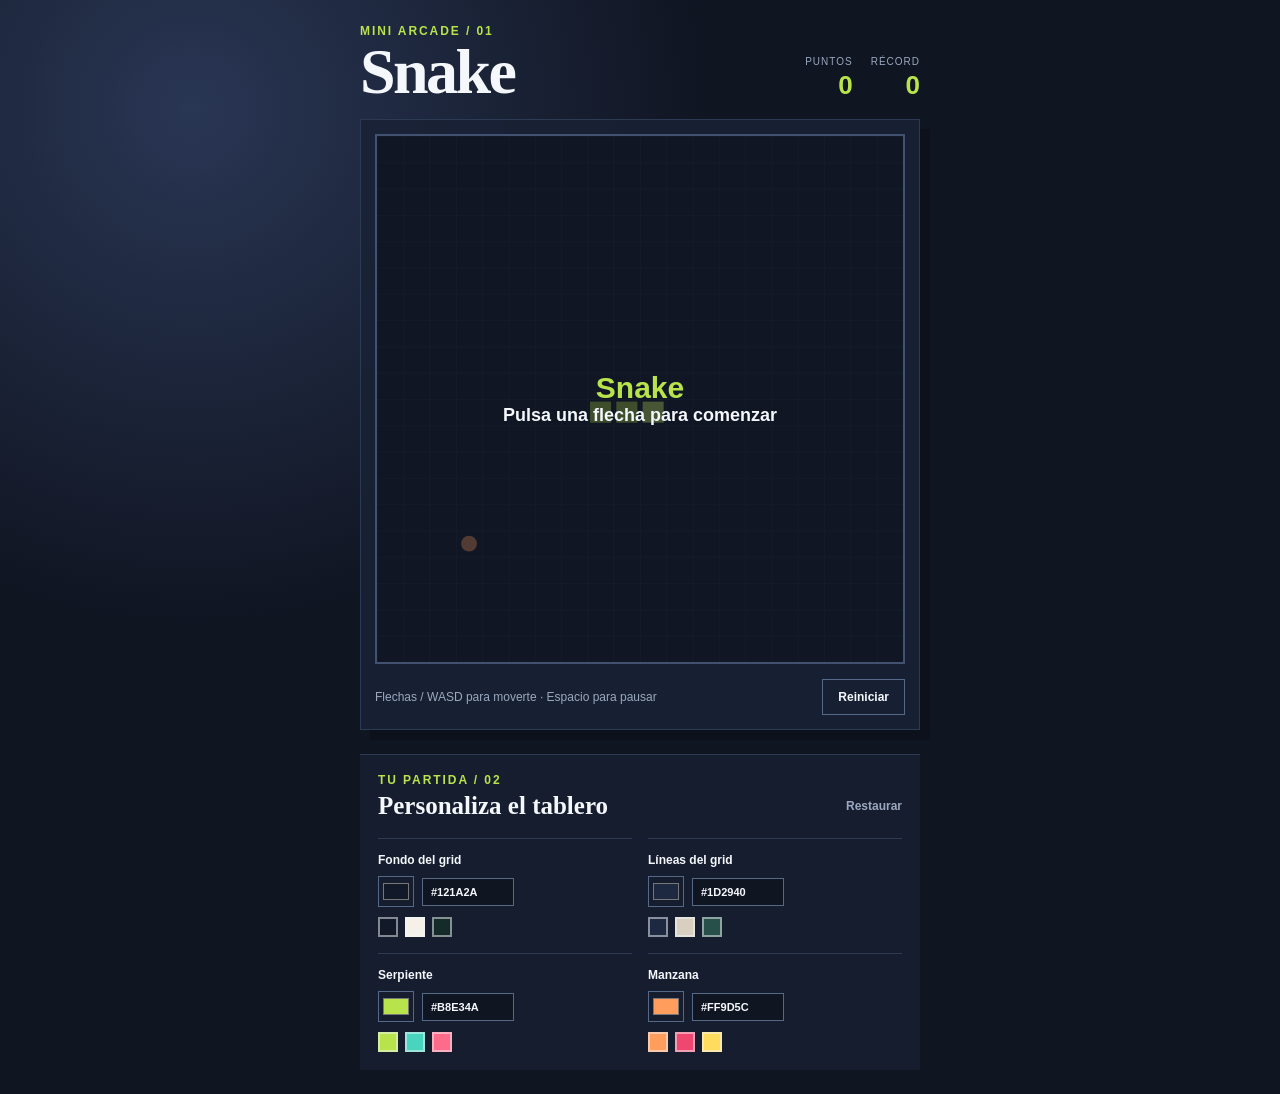
==== index.html @ 6decb362 "Add files via upload" ====
<!doctype html>
<html lang="es">
<head>
<meta charset="UTF-8"><meta name="viewport" content="width=device-width, initial-scale=1"><title>Snake | Mini Arcade</title><link rel="stylesheet" href="style.css">
</head>
<body>
<main><header><div><p class="eyebrow">Mini arcade / 01</p><h1>Snake</h1></div><div class="scores"><div><span>Puntos</span><strong id="puntos">0</strong></div><div><span>Récord</span><strong id="record">0</strong></div></div></header>
<section class="game-shell"><div id="juego"><canvas id="tablero" aria-label="Tablero del juego Snake"></canvas><div id="estado" class="status"><div><strong>Snake</strong><span>Pulsa una flecha para comenzar</span></div></div></div><div class="toolbar"><span class="hint">Flechas / WASD para moverte · Espacio para pausar</span><button id="reiniciar" type="button">Reiniciar</button></div><div class="controls"><button data-direccion="arriba" aria-label="Arriba">â–²</button><button data-direccion="izquierda" aria-label="Izquierda">â—€</button><button data-direccion="abajo" aria-label="Abajo">â–¼</button><button data-direccion="derecha" aria-label="Derecha">â–¶</button></div></section>
<section class="personalizacion"><div class="custom-heading"><div><p class="eyebrow">Tu partida / 02</p><h2>Personaliza el tablero</h2></div><button id="restaurar-colores" class="text-button" type="button">Restaurar</button></div><div class="color-grid">
<div class="color-control" data-color-control="fondo"><label for="color-fondo">Fondo del grid</label><div class="color-inputs"><input id="color-fondo" class="color-picker" type="color" value="#121a2a"><input class="hex-input" type="text" value="#121A2A" maxlength="7"></div><div class="presets"><button type="button" data-preset="#121a2a" style="--swatch:#121a2a"></button><button type="button" data-preset="#f5f0e8" style="--swatch:#f5f0e8"></button><button type="button" data-preset="#152b2a" style="--swatch:#152b2a"></button></div></div>
<div class="color-control" data-color-control="grid"><label for="color-grid">Líneas del grid</label><div class="color-inputs"><input id="color-grid" class="color-picker" type="color" value="#1d2940"><input class="hex-input" type="text" value="#1D2940" maxlength="7"></div><div class="presets"><button type="button" data-preset="#1d2940" style="--swatch:#1d2940"></button><button type="button" data-preset="#d8cfc0" style="--swatch:#d8cfc0"></button><button type="button" data-preset="#28504a" style="--swatch:#28504a"></button></div></div>
<div class="color-control" data-color-control="serpiente"><label for="color-serpiente">Serpiente</label><div class="color-inputs"><input id="color-serpiente" class="color-picker" type="color" value="#b8e34a"><input class="hex-input" type="text" value="#B8E34A" maxlength="7"></div><div class="presets"><button type="button" data-preset="#b8e34a" style="--swatch:#b8e34a"></button><button type="button" data-preset="#49d4c0" style="--swatch:#49d4c0"></button><button type="button" data-preset="#ff6b8a" style="--swatch:#ff6b8a"></button></div></div>
<div class="color-control" data-color-control="manzana"><label for="color-manzana">Manzana</label><div class="color-inputs"><input id="color-manzana" class="color-picker" type="color" value="#ff9d5c"><input class="hex-input" type="text" value="#FF9D5C" maxlength="7"></div><div class="presets"><button type="button" data-preset="#ff9d5c" style="--swatch:#ff9d5c"></button><button type="button" data-preset="#ef476f" style="--swatch:#ef476f"></button><button type="button" data-preset="#ffdc5e" style="--swatch:#ffdc5e"></button></div></div>
</div></section></main>
<script>
const canvas=document.getElementById('tablero'),ctx=canvas.getContext('2d'),estado=document.getElementById('estado'),puntosTexto=document.getElementById('puntos'),recordTexto=document.getElementById('record'),tamano=20;let serpiente,comida,direccion,siguienteDireccion,puntos,intervalo,avanzando,pausado,partidaTerminada;let record=Number(localStorage.getItem('snake-record')||0);const iniciales={fondo:'#121a2a',grid:'#1d2940',serpiente:'#b8e34a',manzana:'#ff9d5c'},colores=JSON.parse(localStorage.getItem('snake-colores')||'null')||{...iniciales};recordTexto.textContent=record;
function ajustarCanvas(){const lado=Math.min(canvas.clientWidth,canvas.clientHeight),escala=devicePixelRatio||1;canvas.width=lado*escala;canvas.height=lado*escala;ctx.setTransform(escala*lado/(tamano*tamano),0,0,escala*lado/(tamano*tamano),0,0);dibujar()}function nuevaComida(){do{comida={x:Math.floor(Math.random()*tamano),y:Math.floor(Math.random()*tamano)}}while(serpiente.some(p=>p.x===comida.x&&p.y===comida.y))}function iniciar(){serpiente=[{x:10,y:10},{x:9,y:10},{x:8,y:10}];direccion={x:1,y:0};siguienteDireccion=direccion;puntos=0;avanzando=false;pausado=false;partidaTerminada=false;puntosTexto.textContent=0;nuevaComida();estado.hidden=false;estado.innerHTML='<div><strong>Snake</strong><span>Pulsa una flecha para comenzar</span></div>';clearInterval(intervalo);dibujar()}function comenzar(){if(!avanzando){avanzando=true;estado.hidden=true;intervalo=setInterval(actualizar,125)}}function cambiarDireccion(nombre){const ds={arriba:{x:0,y:-1},abajo:{x:0,y:1},izquierda:{x:-1,y:0},derecha:{x:1,y:0}},nueva=ds[nombre];if(!nueva)return;if(partidaTerminada)iniciar();if(nueva.x===-direccion.x&&nueva.y===-direccion.y)return;siguienteDireccion=nueva;comenzar()}function actualizar(){if(pausado)return;direccion=siguienteDireccion;const cabeza={x:serpiente[0].x+direccion.x,y:serpiente[0].y+direccion.y},choca=cabeza.x<0||cabeza.x>=tamano||cabeza.y<0||cabeza.y>=tamano||serpiente.some(p=>p.x===cabeza.x&&p.y===cabeza.y);if(choca)return terminar();serpiente.unshift(cabeza);if(cabeza.x===comida.x&&cabeza.y===comida.y){puntos++;puntosTexto.textContent=puntos;if(puntos>record){record=puntos;recordTexto.textContent=record;localStorage.setItem('snake-record',record)}nuevaComida()}else serpiente.pop();dibujar()}function terminar(){clearInterval(intervalo);avanzando=false;partidaTerminada=true;estado.hidden=false;estado.innerHTML='<div><strong>Fin de la partida</strong><span>Has conseguido '+puntos+' puntos · pulsa una flecha para volver a jugar</span></div>'}function dibujar(){if(!canvas.width||!comida||!serpiente)return;ctx.clearRect(0,0,tamano*tamano,tamano*tamano);ctx.fillStyle=colores.manzana;ctx.beginPath();ctx.arc(comida.x*tamano+10,comida.y*tamano+10,6,0,Math.PI*2);ctx.fill();serpiente.forEach((p,i)=>{ctx.fillStyle=i===0?aclarar(colores.serpiente):colores.serpiente;ctx.fillRect(p.x*tamano+2,p.y*tamano+2,16,16)})}function aclarar(hex){const rgb=hex.slice(1).match(/.{2}/g).map(v=>parseInt(v,16));return'rgb('+rgb.map(v=>Math.min(255,v+35)).join(',')+')'}function actualizarColor(control,color){colores[control.dataset.colorControl]=color;document.documentElement.style.setProperty('--board-bg',colores.fondo);document.documentElement.style.setProperty('--grid-color',colores.grid);localStorage.setItem('snake-colores',JSON.stringify(colores));dibujar()}function configurarColor(control){const picker=control.querySelector('.color-picker'),hex=control.querySelector('.hex-input'),aplicar=color=>{picker.value=color;hex.value=color.toUpperCase();actualizarColor(control,color)};picker.addEventListener('input',()=>aplicar(picker.value));hex.addEventListener('change',()=>/^#[0-9a-f]{6}$/i.test(hex.value.trim())?aplicar(hex.value.toLowerCase()):hex.value=picker.value.toUpperCase());control.querySelectorAll('[data-preset]').forEach(b=>b.addEventListener('click',()=>aplicar(b.dataset.preset)));aplicar(colores[control.dataset.colorControl])}document.querySelectorAll('[data-color-control]').forEach(configurarColor);document.getElementById('restaurar-colores').addEventListener('click',()=>{localStorage.setItem('snake-colores',JSON.stringify(iniciales));location.reload()});document.addEventListener('keydown',e=>{const t={ArrowUp:'arriba',w:'arriba',ArrowDown:'abajo',s:'abajo',ArrowLeft:'izquierda',a:'izquierda',ArrowRight:'derecha',d:'derecha'};if(t[e.key]){e.preventDefault();cambiarDireccion(t[e.key])}if(e.code==='Space'&&avanzando){pausado=!pausado;estado.hidden=!pausado;estado.innerHTML='<div><strong>Pausa</strong><span>Pulsa espacio para continuar</span></div>'}});document.querySelectorAll('[data-direccion]').forEach(b=>b.addEventListener('click',()=>cambiarDireccion(b.dataset.direccion)));document.getElementById('reiniciar').addEventListener('click',iniciar);addEventListener('resize',ajustarCanvas);iniciar();ajustarCanvas();
</script></body></html>
---- style.css ----
:root{--night:#101522;--panel:#192235;--line:#2d3a54;--text:#f4f7fb;--muted:#9ba8bf;--lime:#b8e34a;--orange:#ff9d5c;--board-bg:#121a2a;--grid-color:#1d2940}*{box-sizing:border-box}body{min-height:100vh;margin:0;display:grid;place-items:center;padding:24px;color:var(--text);background:radial-gradient(circle at 15% 10%,#293654 0,transparent 35%),var(--night);font-family:Georgia,'Times New Roman',serif}main{width:min(100%,560px)}header{display:flex;align-items:end;justify-content:space-between;gap:20px;margin-bottom:18px}.eyebrow{margin:0 0 5px;color:var(--lime);font:700 12px/1.2 Arial,sans-serif;letter-spacing:.16em;text-transform:uppercase}h1{margin:0;font-size:clamp(38px,9vw,64px);line-height:.9;letter-spacing:-.04em}.scores{display:flex;gap:18px;text-align:right;font-family:Arial,sans-serif}.scores span{display:block;color:var(--muted);font-size:10px;letter-spacing:.1em;text-transform:uppercase}.scores strong{display:block;margin-top:3px;color:var(--lime);font-size:26px}.game-shell{padding:14px;border:1px solid var(--line);background:rgba(25,34,53,.88);box-shadow:10px 10px 0 rgba(0,0,0,.18)}#juego{position:relative;width:100%;aspect-ratio:1;overflow:hidden;border:2px solid #42516f;background:var(--board-bg);background-image:linear-gradient(var(--grid-color) 1px,transparent 1px),linear-gradient(90deg,var(--grid-color) 1px,transparent 1px);background-size:5% 5%}canvas{display:block;width:100%;height:100%}.status{position:absolute;inset:0;display:grid;place-items:center;padding:20px;text-align:center;background:rgba(16,21,34,.72);font:700 18px Arial,sans-serif}.status[hidden]{display:none}.status strong{display:block;color:var(--lime);font-size:30px}.toolbar{display:flex;justify-content:space-between;align-items:center;gap:12px;margin-top:15px;font-family:Arial,sans-serif}.hint{color:var(--muted);font-size:12px}button{border:1px solid #566887;padding:10px 15px;color:var(--text);background:transparent;font:700 12px Arial,sans-serif;cursor:pointer}button:hover,button:focus-visible{border-color:var(--lime);color:var(--lime);outline:none}.controls{display:grid;grid-template-columns:repeat(3,48px);justify-content:center;gap:7px;margin:18px auto 0}.controls button{width:48px;height:42px;padding:0;font-size:18px}.controls button:first-child{grid-column:2}.controls button:nth-child(2){grid-column:1;grid-row:2}.controls button:nth-child(3){grid-column:2;grid-row:2}.controls button:nth-child(4){grid-column:3;grid-row:2}.personalizacion{margin-top:24px;padding:18px;border-top:1px solid var(--line);background:rgba(25,34,53,.7)}.custom-heading{display:flex;align-items:end;justify-content:space-between;gap:16px;margin-bottom:18px}h2{margin:0;font-size:25px}.text-button{padding:7px 0;border:0;color:var(--muted)}.color-grid{display:grid;grid-template-columns:repeat(2,minmax(0,1fr));gap:16px}.color-control{min-width:0;padding-top:14px;border-top:1px solid var(--line);font-family:Arial,sans-serif}.color-control label{display:block;margin-bottom:9px;font-size:12px;font-weight:700}.color-inputs{display:flex;gap:8px;align-items:center}.color-picker{width:36px;height:31px;padding:2px;border:1px solid #566887;background:transparent;cursor:pointer}.hex-input{min-width:0;width:92px;padding:7px 8px;border:1px solid #566887;color:var(--text);background:#101522;font:700 11px Arial,sans-serif}.presets{display:flex;gap:7px;margin-top:10px}.presets button{width:20px;height:20px;padding:0;border:2px solid rgba(244,247,251,.5);background:var(--swatch)}@media(min-width:600px){.controls{display:none}}@media(max-width:470px){body{padding:14px}.color-grid{grid-template-columns:1fr}.personalizacion{padding:14px}.hint{font-size:10px}}
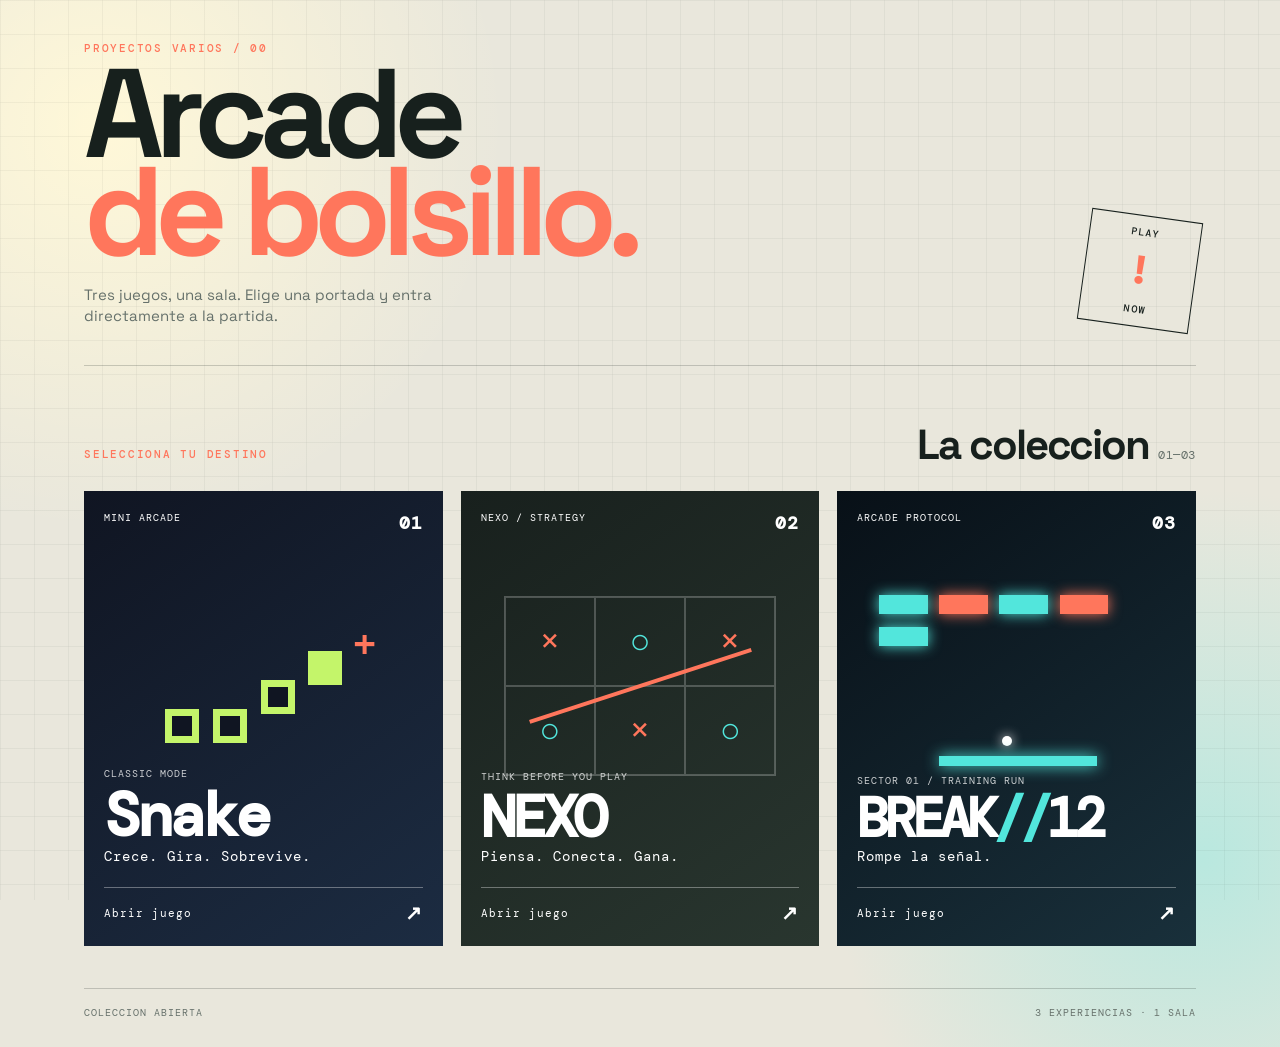
==== commit a543b16f: "Add files via upload" ====
--- a/index.html
+++ b/index.html
@@ -1,18 +1,48 @@
 <!doctype html>
 <html lang="es">
 <head>
-<meta charset="UTF-8"><meta name="viewport" content="width=device-width, initial-scale=1"><title>Snake | Mini Arcade</title><link rel="stylesheet" href="style.css">
+<meta charset="UTF-8">
+<meta name="viewport" content="width=device-width, initial-scale=1">
+<meta name="description" content="Coleccion de minijuegos de proyectos varios">
+<title>Arcade de bolsillo</title>
+<link rel="stylesheet" href="style.css">
 </head>
 <body>
-<main><header><div><p class="eyebrow">Mini arcade / 01</p><h1>Snake</h1></div><div class="scores"><div><span>Puntos</span><strong id="puntos">0</strong></div><div><span>Récord</span><strong id="record">0</strong></div></div></header>
-<section class="game-shell"><div id="juego"><canvas id="tablero" aria-label="Tablero del juego Snake"></canvas><div id="estado" class="status"><div><strong>Snake</strong><span>Pulsa una flecha para comenzar</span></div></div></div><div class="toolbar"><span class="hint">Flechas / WASD para moverte · Espacio para pausar</span><button id="reiniciar" type="button">Reiniciar</button></div><div class="controls"><button data-direccion="arriba" aria-label="Arriba">â–²</button><button data-direccion="izquierda" aria-label="Izquierda">â—€</button><button data-direccion="abajo" aria-label="Abajo">â–¼</button><button data-direccion="derecha" aria-label="Derecha">â–¶</button></div></section>
-<section class="personalizacion"><div class="custom-heading"><div><p class="eyebrow">Tu partida / 02</p><h2>Personaliza el tablero</h2></div><button id="restaurar-colores" class="text-button" type="button">Restaurar</button></div><div class="color-grid">
-<div class="color-control" data-color-control="fondo"><label for="color-fondo">Fondo del grid</label><div class="color-inputs"><input id="color-fondo" class="color-picker" type="color" value="#121a2a"><input class="hex-input" type="text" value="#121A2A" maxlength="7"></div><div class="presets"><button type="button" data-preset="#121a2a" style="--swatch:#121a2a"></button><button type="button" data-preset="#f5f0e8" style="--swatch:#f5f0e8"></button><button type="button" data-preset="#152b2a" style="--swatch:#152b2a"></button></div></div>
-<div class="color-control" data-color-control="grid"><label for="color-grid">Líneas del grid</label><div class="color-inputs"><input id="color-grid" class="color-picker" type="color" value="#1d2940"><input class="hex-input" type="text" value="#1D2940" maxlength="7"></div><div class="presets"><button type="button" data-preset="#1d2940" style="--swatch:#1d2940"></button><button type="button" data-preset="#d8cfc0" style="--swatch:#d8cfc0"></button><button type="button" data-preset="#28504a" style="--swatch:#28504a"></button></div></div>
-<div class="color-control" data-color-control="serpiente"><label for="color-serpiente">Serpiente</label><div class="color-inputs"><input id="color-serpiente" class="color-picker" type="color" value="#b8e34a"><input class="hex-input" type="text" value="#B8E34A" maxlength="7"></div><div class="presets"><button type="button" data-preset="#b8e34a" style="--swatch:#b8e34a"></button><button type="button" data-preset="#49d4c0" style="--swatch:#49d4c0"></button><button type="button" data-preset="#ff6b8a" style="--swatch:#ff6b8a"></button></div></div>
-<div class="color-control" data-color-control="manzana"><label for="color-manzana">Manzana</label><div class="color-inputs"><input id="color-manzana" class="color-picker" type="color" value="#ff9d5c"><input class="hex-input" type="text" value="#FF9D5C" maxlength="7"></div><div class="presets"><button type="button" data-preset="#ff9d5c" style="--swatch:#ff9d5c"></button><button type="button" data-preset="#ef476f" style="--swatch:#ef476f"></button><button type="button" data-preset="#ffdc5e" style="--swatch:#ffdc5e"></button></div></div>
-</div></section></main>
-<script>
-const canvas=document.getElementById('tablero'),ctx=canvas.getContext('2d'),estado=document.getElementById('estado'),puntosTexto=document.getElementById('puntos'),recordTexto=document.getElementById('record'),tamano=20;let serpiente,comida,direccion,siguienteDireccion,puntos,intervalo,avanzando,pausado,partidaTerminada;let record=Number(localStorage.getItem('snake-record')||0);const iniciales={fondo:'#121a2a',grid:'#1d2940',serpiente:'#b8e34a',manzana:'#ff9d5c'},colores=JSON.parse(localStorage.getItem('snake-colores')||'null')||{...iniciales};recordTexto.textContent=record;
-function ajustarCanvas(){const lado=Math.min(canvas.clientWidth,canvas.clientHeight),escala=devicePixelRatio||1;canvas.width=lado*escala;canvas.height=lado*escala;ctx.setTransform(escala*lado/(tamano*tamano),0,0,escala*lado/(tamano*tamano),0,0);dibujar()}function nuevaComida(){do{comida={x:Math.floor(Math.random()*tamano),y:Math.floor(Math.random()*tamano)}}while(serpiente.some(p=>p.x===comida.x&&p.y===comida.y))}function iniciar(){serpiente=[{x:10,y:10},{x:9,y:10},{x:8,y:10}];direccion={x:1,y:0};siguienteDireccion=direccion;puntos=0;avanzando=false;pausado=false;partidaTerminada=false;puntosTexto.textContent=0;nuevaComida();estado.hidden=false;estado.innerHTML='<div><strong>Snake</strong><span>Pulsa una flecha para comenzar</span></div>';clearInterval(intervalo);dibujar()}function comenzar(){if(!avanzando){avanzando=true;estado.hidden=true;intervalo=setInterval(actualizar,125)}}function cambiarDireccion(nombre){const ds={arriba:{x:0,y:-1},abajo:{x:0,y:1},izquierda:{x:-1,y:0},derecha:{x:1,y:0}},nueva=ds[nombre];if(!nueva)return;if(partidaTerminada)iniciar();if(nueva.x===-direccion.x&&nueva.y===-direccion.y)return;siguienteDireccion=nueva;comenzar()}function actualizar(){if(pausado)return;direccion=siguienteDireccion;const cabeza={x:serpiente[0].x+direccion.x,y:serpiente[0].y+direccion.y},choca=cabeza.x<0||cabeza.x>=tamano||cabeza.y<0||cabeza.y>=tamano||serpiente.some(p=>p.x===cabeza.x&&p.y===cabeza.y);if(choca)return terminar();serpiente.unshift(cabeza);if(cabeza.x===comida.x&&cabeza.y===comida.y){puntos++;puntosTexto.textContent=puntos;if(puntos>record){record=puntos;recordTexto.textContent=record;localStorage.setItem('snake-record',record)}nuevaComida()}else serpiente.pop();dibujar()}function terminar(){clearInterval(intervalo);avanzando=false;partidaTerminada=true;estado.hidden=false;estado.innerHTML='<div><strong>Fin de la partida</strong><span>Has conseguido '+puntos+' puntos · pulsa una flecha para volver a jugar</span></div>'}function dibujar(){if(!canvas.width||!comida||!serpiente)return;ctx.clearRect(0,0,tamano*tamano,tamano*tamano);ctx.fillStyle=colores.manzana;ctx.beginPath();ctx.arc(comida.x*tamano+10,comida.y*tamano+10,6,0,Math.PI*2);ctx.fill();serpiente.forEach((p,i)=>{ctx.fillStyle=i===0?aclarar(colores.serpiente):colores.serpiente;ctx.fillRect(p.x*tamano+2,p.y*tamano+2,16,16)})}function aclarar(hex){const rgb=hex.slice(1).match(/.{2}/g).map(v=>parseInt(v,16));return'rgb('+rgb.map(v=>Math.min(255,v+35)).join(',')+')'}function actualizarColor(control,color){colores[control.dataset.colorControl]=color;document.documentElement.style.setProperty('--board-bg',colores.fondo);document.documentElement.style.setProperty('--grid-color',colores.grid);localStorage.setItem('snake-colores',JSON.stringify(colores));dibujar()}function configurarColor(control){const picker=control.querySelector('.color-picker'),hex=control.querySelector('.hex-input'),aplicar=color=>{picker.value=color;hex.value=color.toUpperCase();actualizarColor(control,color)};picker.addEventListener('input',()=>aplicar(picker.value));hex.addEventListener('change',()=>/^#[0-9a-f]{6}$/i.test(hex.value.trim())?aplicar(hex.value.toLowerCase()):hex.value=picker.value.toUpperCase());control.querySelectorAll('[data-preset]').forEach(b=>b.addEventListener('click',()=>aplicar(b.dataset.preset)));aplicar(colores[control.dataset.colorControl])}document.querySelectorAll('[data-color-control]').forEach(configurarColor);document.getElementById('restaurar-colores').addEventListener('click',()=>{localStorage.setItem('snake-colores',JSON.stringify(iniciales));location.reload()});document.addEventListener('keydown',e=>{const t={ArrowUp:'arriba',w:'arriba',ArrowDown:'abajo',s:'abajo',ArrowLeft:'izquierda',a:'izquierda',ArrowRight:'derecha',d:'derecha'};if(t[e.key]){e.preventDefault();cambiarDireccion(t[e.key])}if(e.code==='Space'&&avanzando){pausado=!pausado;estado.hidden=!pausado;estado.innerHTML='<div><strong>Pausa</strong><span>Pulsa espacio para continuar</span></div>'}});document.querySelectorAll('[data-direccion]').forEach(b=>b.addEventListener('click',()=>cambiarDireccion(b.dataset.direccion)));document.getElementById('reiniciar').addEventListener('click',iniciar);addEventListener('resize',ajustarCanvas);iniciar();ajustarCanvas();
-</script></body></html>
+<main class="arcade">
+  <header class="hero">
+    <div class="hero-copy">
+      <p class="eyebrow">Proyectos varios / 00</p>
+      <h1>Arcade<br><em>de bolsillo.</em></h1>
+      <p class="intro">Tres juegos, una sala. Elige una portada y entra directamente a la partida.</p>
+    </div>
+    <div class="hero-mark" aria-hidden="true"><span>PLAY</span><b>!</b><span>NOW</span></div>
+  </header>
+
+  <section class="collection" aria-labelledby="collection-title">
+    <div class="section-heading">
+      <p class="eyebrow">Selecciona tu destino</p>
+      <h2 id="collection-title">La coleccion <span>01—03</span></h2>
+    </div>
+    <div class="covers">
+      <a class="cover cover-snake" href="1/" aria-label="Abrir Snake">
+        <div class="cover-top"><span>MINI ARCADE</span><b>01</b></div>
+        <div class="snake-art" aria-hidden="true"><i></i><i></i><i></i><i></i><strong>+</strong></div>
+        <div class="cover-bottom"><span class="cover-label">CLASSIC MODE</span><h3>Snake</h3><p>Crece. Gira. Sobrevive.</p><span class="launch">Abrir juego <b>↗</b></span></div>
+      </a>
+      <a class="cover cover-nexo" href="2/" aria-label="Abrir Nexo, tres en raya">
+        <div class="cover-top"><span>NEXO / STRATEGY</span><b>02</b></div>
+        <div class="nexo-art" aria-hidden="true"><span>×</span><span>○</span><span>×</span><span>○</span><span>×</span><span>○</span><i></i></div>
+        <div class="cover-bottom"><span class="cover-label">THINK BEFORE YOU PLAY</span><h3>NEXO</h3><p>Piensa. Conecta. Gana.</p><span class="launch">Abrir juego <b>↗</b></span></div>
+      </a>
+      <a class="cover cover-break" href="3/" aria-label="Abrir BREAK//12, Breakout">
+        <div class="cover-top"><span>ARCADE PROTOCOL</span><b>03</b></div>
+        <div class="break-art" aria-hidden="true"><span></span><span></span><span></span><span></span><span></span><i></i><b></b></div>
+        <div class="cover-bottom"><span class="cover-label">SECTOR 01 / TRAINING RUN</span><h3>BREAK<span>//</span>12</h3><p>Rompe la señal.</p><span class="launch">Abrir juego <b>↗</b></span></div>
+      </a>
+    </div>
+  </section>
+
+  <footer><span>COLECCION ABIERTA</span><span>3 EXPERIENCIAS · 1 SALA</span></footer>
+</main>
+</body>
+</html>
--- a/style.css
+++ b/style.css
@@ -1 +1,10 @@
-:root{--night:#101522;--panel:#192235;--line:#2d3a54;--text:#f4f7fb;--muted:#9ba8bf;--lime:#b8e34a;--orange:#ff9d5c;--board-bg:#121a2a;--grid-color:#1d2940}*{box-sizing:border-box}body{min-height:100vh;margin:0;display:grid;place-items:center;padding:24px;color:var(--text);background:radial-gradient(circle at 15% 10%,#293654 0,transparent 35%),var(--night);font-family:Georgia,'Times New Roman',serif}main{width:min(100%,560px)}header{display:flex;align-items:end;justify-content:space-between;gap:20px;margin-bottom:18px}.eyebrow{margin:0 0 5px;color:var(--lime);font:700 12px/1.2 Arial,sans-serif;letter-spacing:.16em;text-transform:uppercase}h1{margin:0;font-size:clamp(38px,9vw,64px);line-height:.9;letter-spacing:-.04em}.scores{display:flex;gap:18px;text-align:right;font-family:Arial,sans-serif}.scores span{display:block;color:var(--muted);font-size:10px;letter-spacing:.1em;text-transform:uppercase}.scores strong{display:block;margin-top:3px;color:var(--lime);font-size:26px}.game-shell{padding:14px;border:1px solid var(--line);background:rgba(25,34,53,.88);box-shadow:10px 10px 0 rgba(0,0,0,.18)}#juego{position:relative;width:100%;aspect-ratio:1;overflow:hidden;border:2px solid #42516f;background:var(--board-bg);background-image:linear-gradient(var(--grid-color) 1px,transparent 1px),linear-gradient(90deg,var(--grid-color) 1px,transparent 1px);background-size:5% 5%}canvas{display:block;width:100%;height:100%}.status{position:absolute;inset:0;display:grid;place-items:center;padding:20px;text-align:center;background:rgba(16,21,34,.72);font:700 18px Arial,sans-serif}.status[hidden]{display:none}.status strong{display:block;color:var(--lime);font-size:30px}.toolbar{display:flex;justify-content:space-between;align-items:center;gap:12px;margin-top:15px;font-family:Arial,sans-serif}.hint{color:var(--muted);font-size:12px}button{border:1px solid #566887;padding:10px 15px;color:var(--text);background:transparent;font:700 12px Arial,sans-serif;cursor:pointer}button:hover,button:focus-visible{border-color:var(--lime);color:var(--lime);outline:none}.controls{display:grid;grid-template-columns:repeat(3,48px);justify-content:center;gap:7px;margin:18px auto 0}.controls button{width:48px;height:42px;padding:0;font-size:18px}.controls button:first-child{grid-column:2}.controls button:nth-child(2){grid-column:1;grid-row:2}.controls button:nth-child(3){grid-column:2;grid-row:2}.controls button:nth-child(4){grid-column:3;grid-row:2}.personalizacion{margin-top:24px;padding:18px;border-top:1px solid var(--line);background:rgba(25,34,53,.7)}.custom-heading{display:flex;align-items:end;justify-content:space-between;gap:16px;margin-bottom:18px}h2{margin:0;font-size:25px}.text-button{padding:7px 0;border:0;color:var(--muted)}.color-grid{display:grid;grid-template-columns:repeat(2,minmax(0,1fr));gap:16px}.color-control{min-width:0;padding-top:14px;border-top:1px solid var(--line);font-family:Arial,sans-serif}.color-control label{display:block;margin-bottom:9px;font-size:12px;font-weight:700}.color-inputs{display:flex;gap:8px;align-items:center}.color-picker{width:36px;height:31px;padding:2px;border:1px solid #566887;background:transparent;cursor:pointer}.hex-input{min-width:0;width:92px;padding:7px 8px;border:1px solid #566887;color:var(--text);background:#101522;font:700 11px Arial,sans-serif}.presets{display:flex;gap:7px;margin-top:10px}.presets button{width:20px;height:20px;padding:0;border:2px solid rgba(244,247,251,.5);background:var(--swatch)}@media(min-width:600px){.controls{display:none}}@media(max-width:470px){body{padding:14px}.color-grid{grid-template-columns:1fr}.personalizacion{padding:14px}.hint{font-size:10px}}
+@import url('https://fonts.googleapis.com/css2?family=DM+Mono:wght@400;500&family=Space+Grotesk:wght@400;500;700&display=swap');
+
+:root{--ink:#17201d;--paper:#e9e7dc;--muted:#66716b;--lime:#c4f56a;--coral:#ff765c;--cyan:#52e6dc;--line:rgba(23,32,29,.2)}
+*{box-sizing:border-box}
+body{min-height:100vh;margin:0;color:var(--ink);background:radial-gradient(circle at 8% 12%,#fff8d8 0,transparent 27%),radial-gradient(circle at 94% 82%,#b9e8df 0,transparent 25%),var(--paper);font-family:'Space Grotesk',sans-serif}
+body:before{position:fixed;inset:0;z-index:-1;opacity:.22;pointer-events:none;background-image:linear-gradient(var(--line) 1px,transparent 1px),linear-gradient(90deg,var(--line) 1px,transparent 1px);background-size:34px 34px;content:''}
+.arcade{width:min(1180px,100%);margin:auto;padding:42px 34px 28px}.hero{display:flex;align-items:end;justify-content:space-between;gap:30px;padding-bottom:38px;border-bottom:1px solid var(--line)}.eyebrow{margin:0 0 10px;color:var(--coral);font:500 11px/1.2 'DM Mono',monospace;letter-spacing:.16em;text-transform:uppercase}h1{margin:0;font-size:clamp(58px,10vw,126px);line-height:.78;letter-spacing:-.07em}h1 em{color:var(--coral);font-style:normal}.intro{max-width:350px;margin:22px 0 0;color:var(--muted);font-size:15px;line-height:1.45}.hero-mark{display:grid;place-items:center;width:112px;height:112px;border:1px solid var(--ink);transform:rotate(8deg);font:500 10px 'DM Mono',monospace;letter-spacing:.12em}.hero-mark b{color:var(--coral);font-size:38px;line-height:.7}.collection{padding:52px 0 42px}.section-heading{display:flex;align-items:end;justify-content:space-between;gap:20px;margin-bottom:20px}.section-heading h2{margin:0;font-size:clamp(24px,4vw,42px);letter-spacing:-.05em}.section-heading h2 span{color:var(--muted);font:400 12px 'DM Mono',monospace;letter-spacing:.05em}.covers{display:grid;grid-template-columns:repeat(3,1fr);gap:18px}.cover{position:relative;display:flex;flex-direction:column;min-height:455px;overflow:hidden;padding:20px;color:#fff;text-decoration:none;transition:transform .25s ease,box-shadow .25s ease}.cover:hover,.cover:focus-visible{transform:translateY(-8px) rotate(-1deg);box-shadow:12px 14px 0 rgba(23,32,29,.16);outline:none}.cover-top,.cover-bottom{position:relative;z-index:1;display:flex;justify-content:space-between;gap:15px;font:10px 'DM Mono',monospace;letter-spacing:.1em}.cover-top b{font-size:18px}.cover-bottom{display:block;margin-top:auto}.cover-label{font-size:10px;opacity:.78}.cover h3{margin:8px 0 4px;font-size:clamp(35px,5vw,61px);line-height:.9;letter-spacing:-.07em}.cover p{margin:0 0 22px;font-size:14px}.launch{display:flex;align-items:center;justify-content:space-between;padding-top:12px;border-top:1px solid rgba(255,255,255,.35);font-size:11px}.launch b{font-size:20px}.cover-snake{background:linear-gradient(145deg,#101522,#1c2c42)}.cover-nexo{background:linear-gradient(145deg,#18201d,#29362f)}.cover-break{background:linear-gradient(145deg,#081017,#19303b)}.cover-nexo h3{font-size:clamp(36px,5vw,58px)}.cover-break h3{font:700 clamp(31px,4.5vw,54px)/.9 'DM Mono',monospace;letter-spacing:-.09em}.cover-break h3 span{color:var(--cyan)}
+.snake-art{position:absolute;inset:27% 13% auto;height:170px}.snake-art i{position:absolute;width:34px;height:34px;border:7px solid var(--lime);background:#101522}.snake-art i:nth-child(1){left:13%;top:56%}.snake-art i:nth-child(2){left:31%;top:56%}.snake-art i:nth-child(3){left:49%;top:39%}.snake-art i:nth-child(4){left:67%;top:22%;background:var(--lime)}.snake-art strong{position:absolute;right:7%;top:2%;color:var(--coral);font:500 42px 'DM Mono',monospace}.nexo-art{position:absolute;inset:23% 12% auto;display:grid;grid-template-columns:repeat(3,1fr);height:180px;border:1px solid rgba(255,255,255,.24)}.nexo-art span{display:grid;place-items:center;border:1px solid rgba(255,255,255,.22);font-size:35px}.nexo-art span:nth-child(odd){color:var(--coral)}.nexo-art span:nth-child(even){color:var(--cyan)}.nexo-art i{position:absolute;left:7%;right:7%;top:49%;height:4px;background:var(--coral);transform:rotate(-18deg)}.break-art{position:absolute;inset:22% 10% auto;height:180px}.break-art span{position:relative;display:inline-block;width:17%;height:19px;margin:4px 2%;background:var(--cyan);box-shadow:0 0 14px var(--cyan)}.break-art span:nth-child(2n){background:var(--coral);box-shadow:0 0 14px var(--coral)}.break-art i{position:absolute;left:45%;bottom:25px;width:10px;height:10px;border-radius:50%;background:#fff;box-shadow:0 0 12px #fff}.break-art b{position:absolute;bottom:5px;left:23%;width:55%;height:10px;background:var(--cyan);box-shadow:0 0 15px var(--cyan)}footer{display:flex;justify-content:space-between;padding-top:17px;border-top:1px solid var(--line);color:var(--muted);font:10px 'DM Mono',monospace;letter-spacing:.1em}
+@media (max-width:760px){.arcade{padding:28px 18px 22px}.hero{align-items:start;padding-bottom:30px}.hero-mark{width:74px;height:74px;flex:none}.hero-mark b{font-size:27px}.covers{grid-template-columns:1fr;gap:16px}.cover{min-height:390px}.section-heading{display:block}.section-heading h2{margin-top:3px}.collection{padding-top:36px}.snake-art,.nexo-art,.break-art{inset-top:20%}footer{gap:12px;line-height:1.4} }
+@media (prefers-reduced-motion:reduce){.cover{transition:none}.cover:hover,.cover:focus-visible{transform:none}}
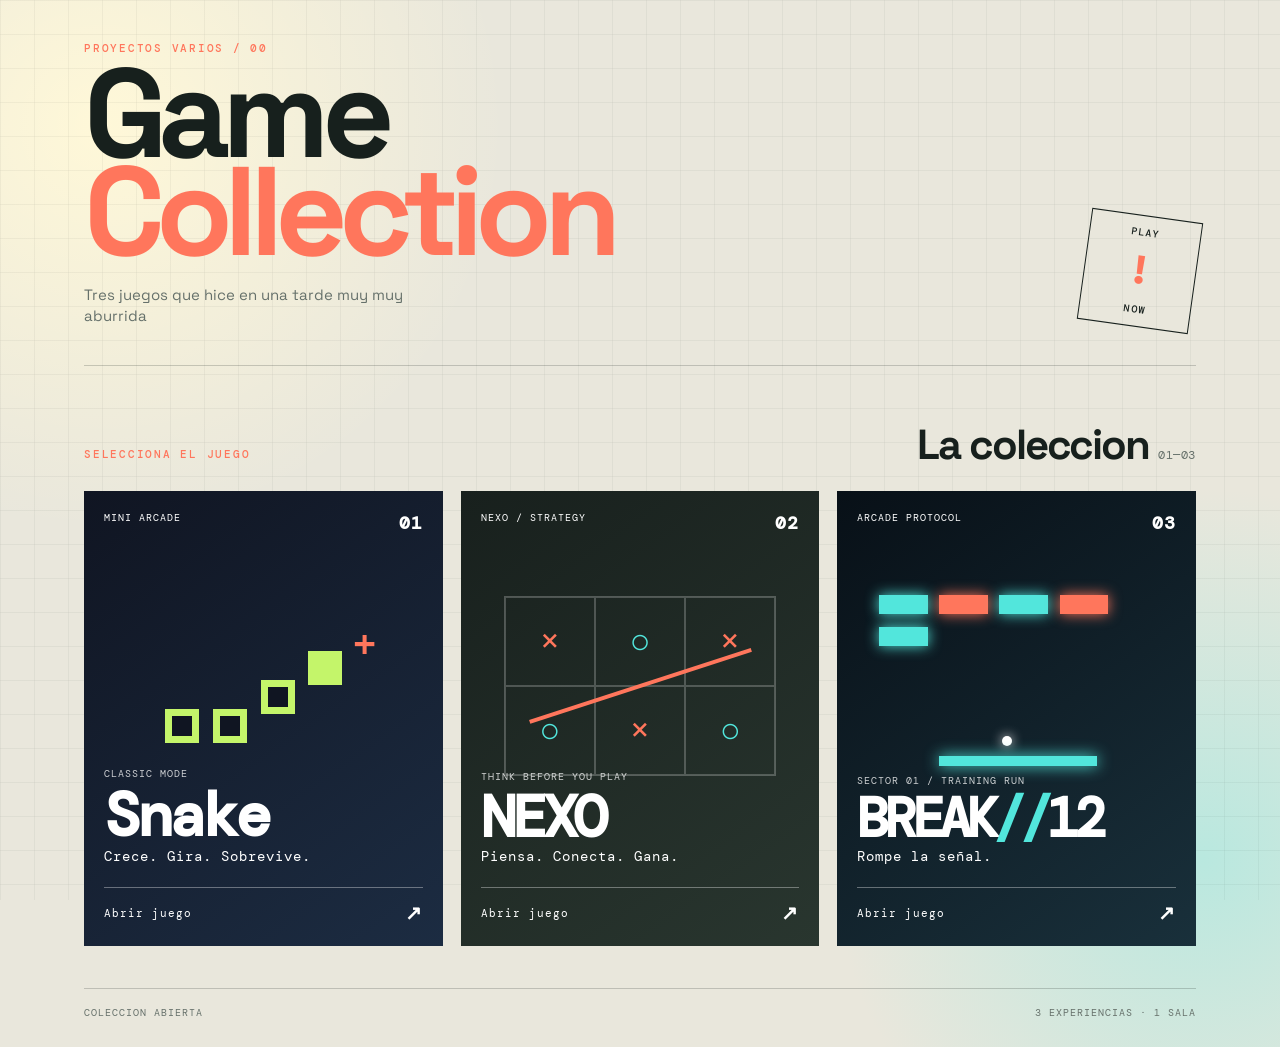
==== commit 2c6bd14c: "Revise game collection titles and descriptions Updated the game collection header and descriptions." ====
--- a/index.html
+++ b/index.html
@@ -12,29 +12,29 @@
   <header class="hero">
     <div class="hero-copy">
       <p class="eyebrow">Proyectos varios / 00</p>
-      <h1>Arcade<br><em>de bolsillo.</em></h1>
-      <p class="intro">Tres juegos, una sala. Elige una portada y entra directamente a la partida.</p>
+      <h1>Game<br><em>Collection</em></h1>
+      <p class="intro">Tres juegos que hice en una tarde muy muy aburrida</p>
     </div>
     <div class="hero-mark" aria-hidden="true"><span>PLAY</span><b>!</b><span>NOW</span></div>
   </header>
 
   <section class="collection" aria-labelledby="collection-title">
     <div class="section-heading">
-      <p class="eyebrow">Selecciona tu destino</p>
+      <p class="eyebrow">Selecciona el juego</p>
       <h2 id="collection-title">La coleccion <span>01—03</span></h2>
     </div>
     <div class="covers">
-      <a class="cover cover-snake" href="1/" aria-label="Abrir Snake">
+      <a class="cover cover-snake" href="1/index.html" aria-label="Abrir Snake">
         <div class="cover-top"><span>MINI ARCADE</span><b>01</b></div>
         <div class="snake-art" aria-hidden="true"><i></i><i></i><i></i><i></i><strong>+</strong></div>
         <div class="cover-bottom"><span class="cover-label">CLASSIC MODE</span><h3>Snake</h3><p>Crece. Gira. Sobrevive.</p><span class="launch">Abrir juego <b>↗</b></span></div>
       </a>
-      <a class="cover cover-nexo" href="2/" aria-label="Abrir Nexo, tres en raya">
+      <a class="cover cover-nexo" href="2/index.html" aria-label="Abrir Nexo, tres en raya">
         <div class="cover-top"><span>NEXO / STRATEGY</span><b>02</b></div>
         <div class="nexo-art" aria-hidden="true"><span>×</span><span>○</span><span>×</span><span>○</span><span>×</span><span>○</span><i></i></div>
         <div class="cover-bottom"><span class="cover-label">THINK BEFORE YOU PLAY</span><h3>NEXO</h3><p>Piensa. Conecta. Gana.</p><span class="launch">Abrir juego <b>↗</b></span></div>
       </a>
-      <a class="cover cover-break" href="3/" aria-label="Abrir BREAK//12, Breakout">
+      <a class="cover cover-break" href="3/index.html" aria-label="Abrir BREAK//12, Breakout">
         <div class="cover-top"><span>ARCADE PROTOCOL</span><b>03</b></div>
         <div class="break-art" aria-hidden="true"><span></span><span></span><span></span><span></span><span></span><i></i><b></b></div>
         <div class="cover-bottom"><span class="cover-label">SECTOR 01 / TRAINING RUN</span><h3>BREAK<span>//</span>12</h3><p>Rompe la señal.</p><span class="launch">Abrir juego <b>↗</b></span></div>
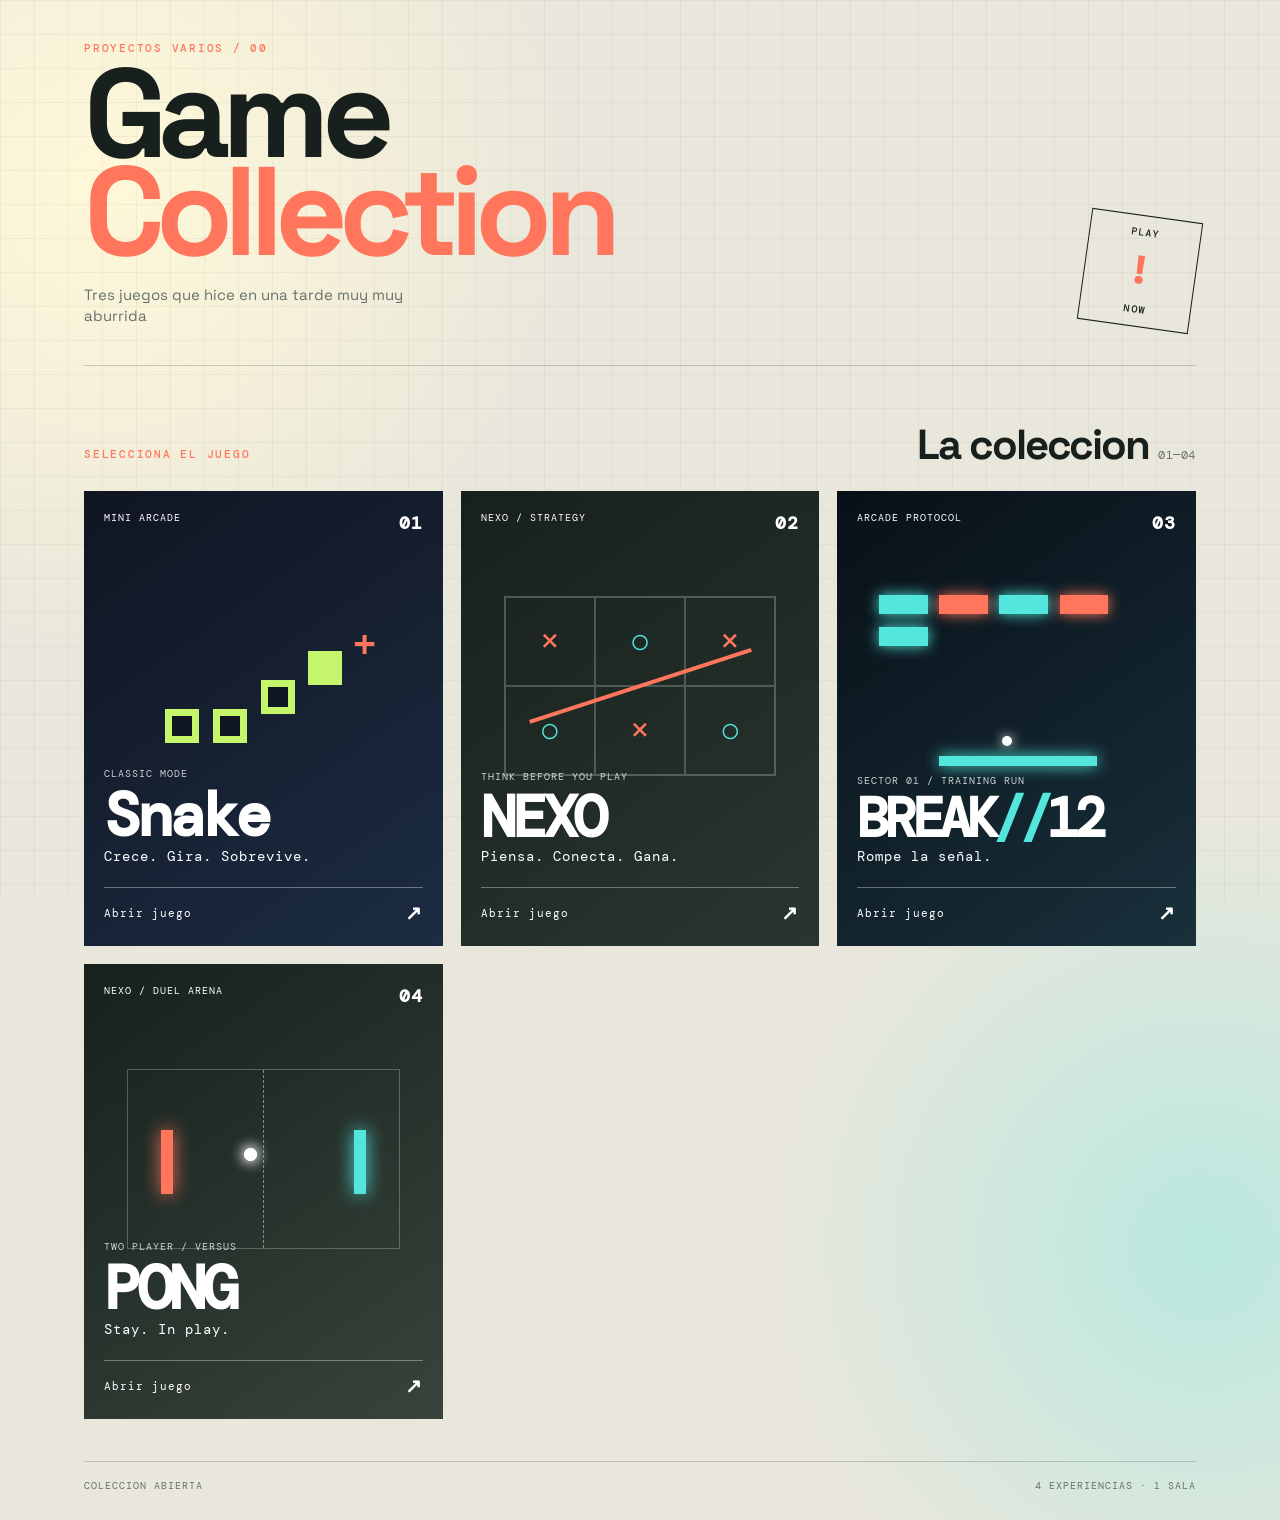
==== commit fa408df6: "Add files via upload" ====
--- a/index.html
+++ b/index.html
@@ -21,7 +21,7 @@
   <section class="collection" aria-labelledby="collection-title">
     <div class="section-heading">
       <p class="eyebrow">Selecciona el juego</p>
-      <h2 id="collection-title">La coleccion <span>01—03</span></h2>
+      <h2 id="collection-title">La coleccion <span>01—04</span></h2>
     </div>
     <div class="covers">
       <a class="cover cover-snake" href="1/index.html" aria-label="Abrir Snake">
@@ -39,10 +39,15 @@
         <div class="break-art" aria-hidden="true"><span></span><span></span><span></span><span></span><span></span><i></i><b></b></div>
         <div class="cover-bottom"><span class="cover-label">SECTOR 01 / TRAINING RUN</span><h3>BREAK<span>//</span>12</h3><p>Rompe la señal.</p><span class="launch">Abrir juego <b>↗</b></span></div>
       </a>
+      <a class="cover cover-pong" href="4/index.html" aria-label="Abrir Pong">
+        <div class="cover-top"><span>NEXO / DUEL ARENA</span><b>04</b></div>
+        <div class="pong-art" aria-hidden="true"><i></i><i></i><strong></strong><b></b></div>
+        <div class="cover-bottom"><span class="cover-label">TWO PLAYER / VERSUS</span><h3>PONG</h3><p>Stay. In play.</p><span class="launch">Abrir juego <b>↗</b></span></div>
+      </a>
     </div>
   </section>
 
-  <footer><span>COLECCION ABIERTA</span><span>3 EXPERIENCIAS · 1 SALA</span></footer>
+  <footer><span>COLECCION ABIERTA</span><span>4 EXPERIENCIAS · 1 SALA</span></footer>
 </main>
 </body>
 </html>
--- a/style.css
+++ b/style.css
@@ -6,5 +6,6 @@
 body:before{position:fixed;inset:0;z-index:-1;opacity:.22;pointer-events:none;background-image:linear-gradient(var(--line) 1px,transparent 1px),linear-gradient(90deg,var(--line) 1px,transparent 1px);background-size:34px 34px;content:''}
 .arcade{width:min(1180px,100%);margin:auto;padding:42px 34px 28px}.hero{display:flex;align-items:end;justify-content:space-between;gap:30px;padding-bottom:38px;border-bottom:1px solid var(--line)}.eyebrow{margin:0 0 10px;color:var(--coral);font:500 11px/1.2 'DM Mono',monospace;letter-spacing:.16em;text-transform:uppercase}h1{margin:0;font-size:clamp(58px,10vw,126px);line-height:.78;letter-spacing:-.07em}h1 em{color:var(--coral);font-style:normal}.intro{max-width:350px;margin:22px 0 0;color:var(--muted);font-size:15px;line-height:1.45}.hero-mark{display:grid;place-items:center;width:112px;height:112px;border:1px solid var(--ink);transform:rotate(8deg);font:500 10px 'DM Mono',monospace;letter-spacing:.12em}.hero-mark b{color:var(--coral);font-size:38px;line-height:.7}.collection{padding:52px 0 42px}.section-heading{display:flex;align-items:end;justify-content:space-between;gap:20px;margin-bottom:20px}.section-heading h2{margin:0;font-size:clamp(24px,4vw,42px);letter-spacing:-.05em}.section-heading h2 span{color:var(--muted);font:400 12px 'DM Mono',monospace;letter-spacing:.05em}.covers{display:grid;grid-template-columns:repeat(3,1fr);gap:18px}.cover{position:relative;display:flex;flex-direction:column;min-height:455px;overflow:hidden;padding:20px;color:#fff;text-decoration:none;transition:transform .25s ease,box-shadow .25s ease}.cover:hover,.cover:focus-visible{transform:translateY(-8px) rotate(-1deg);box-shadow:12px 14px 0 rgba(23,32,29,.16);outline:none}.cover-top,.cover-bottom{position:relative;z-index:1;display:flex;justify-content:space-between;gap:15px;font:10px 'DM Mono',monospace;letter-spacing:.1em}.cover-top b{font-size:18px}.cover-bottom{display:block;margin-top:auto}.cover-label{font-size:10px;opacity:.78}.cover h3{margin:8px 0 4px;font-size:clamp(35px,5vw,61px);line-height:.9;letter-spacing:-.07em}.cover p{margin:0 0 22px;font-size:14px}.launch{display:flex;align-items:center;justify-content:space-between;padding-top:12px;border-top:1px solid rgba(255,255,255,.35);font-size:11px}.launch b{font-size:20px}.cover-snake{background:linear-gradient(145deg,#101522,#1c2c42)}.cover-nexo{background:linear-gradient(145deg,#18201d,#29362f)}.cover-break{background:linear-gradient(145deg,#081017,#19303b)}.cover-nexo h3{font-size:clamp(36px,5vw,58px)}.cover-break h3{font:700 clamp(31px,4.5vw,54px)/.9 'DM Mono',monospace;letter-spacing:-.09em}.cover-break h3 span{color:var(--cyan)}
 .snake-art{position:absolute;inset:27% 13% auto;height:170px}.snake-art i{position:absolute;width:34px;height:34px;border:7px solid var(--lime);background:#101522}.snake-art i:nth-child(1){left:13%;top:56%}.snake-art i:nth-child(2){left:31%;top:56%}.snake-art i:nth-child(3){left:49%;top:39%}.snake-art i:nth-child(4){left:67%;top:22%;background:var(--lime)}.snake-art strong{position:absolute;right:7%;top:2%;color:var(--coral);font:500 42px 'DM Mono',monospace}.nexo-art{position:absolute;inset:23% 12% auto;display:grid;grid-template-columns:repeat(3,1fr);height:180px;border:1px solid rgba(255,255,255,.24)}.nexo-art span{display:grid;place-items:center;border:1px solid rgba(255,255,255,.22);font-size:35px}.nexo-art span:nth-child(odd){color:var(--coral)}.nexo-art span:nth-child(even){color:var(--cyan)}.nexo-art i{position:absolute;left:7%;right:7%;top:49%;height:4px;background:var(--coral);transform:rotate(-18deg)}.break-art{position:absolute;inset:22% 10% auto;height:180px}.break-art span{position:relative;display:inline-block;width:17%;height:19px;margin:4px 2%;background:var(--cyan);box-shadow:0 0 14px var(--cyan)}.break-art span:nth-child(2n){background:var(--coral);box-shadow:0 0 14px var(--coral)}.break-art i{position:absolute;left:45%;bottom:25px;width:10px;height:10px;border-radius:50%;background:#fff;box-shadow:0 0 12px #fff}.break-art b{position:absolute;bottom:5px;left:23%;width:55%;height:10px;background:var(--cyan);box-shadow:0 0 15px var(--cyan)}footer{display:flex;justify-content:space-between;padding-top:17px;border-top:1px solid var(--line);color:var(--muted);font:10px 'DM Mono',monospace;letter-spacing:.1em}
-@media (max-width:760px){.arcade{padding:28px 18px 22px}.hero{align-items:start;padding-bottom:30px}.hero-mark{width:74px;height:74px;flex:none}.hero-mark b{font-size:27px}.covers{grid-template-columns:1fr;gap:16px}.cover{min-height:390px}.section-heading{display:block}.section-heading h2{margin-top:3px}.collection{padding-top:36px}.snake-art,.nexo-art,.break-art{inset-top:20%}footer{gap:12px;line-height:1.4} }
+.cover-pong{background:linear-gradient(145deg,#16201d,#38443b)}.pong-art{position:absolute;inset:23% 12% auto;height:180px;border:1px solid rgba(255,255,255,.25)}.pong-art:after{position:absolute;top:0;bottom:0;left:50%;border-left:1px dashed rgba(255,255,255,.45);content:''}.pong-art i{position:absolute;top:34%;width:12px;height:64px;background:var(--coral);box-shadow:0 0 18px var(--coral)}.pong-art i:first-child{left:12%}.pong-art i:nth-child(2){right:12%;background:var(--cyan);box-shadow:0 0 18px var(--cyan)}.pong-art strong,.pong-art b{position:absolute;left:43%;top:44%;width:13px;height:13px;border-radius:50%;background:#fff;box-shadow:0 0 14px #fff}.pong-art b{animation:serve 1.8s infinite alternate ease-in-out}@keyframes serve{to{transform:translateX(85px)}}
+@media (max-width:760px){.arcade{padding:28px 18px 22px}.hero{align-items:start;padding-bottom:30px}.hero-mark{width:74px;height:74px;flex:none}.hero-mark b{font-size:27px}.covers{grid-template-columns:1fr;gap:16px}.cover{min-height:390px}.section-heading{display:block}.section-heading h2{margin-top:3px}.collection{padding-top:36px}.snake-art,.nexo-art,.break-art,.pong-art{inset-top:20%}footer{gap:12px;line-height:1.4} }
 @media (prefers-reduced-motion:reduce){.cover{transition:none}.cover:hover,.cover:focus-visible{transform:none}}
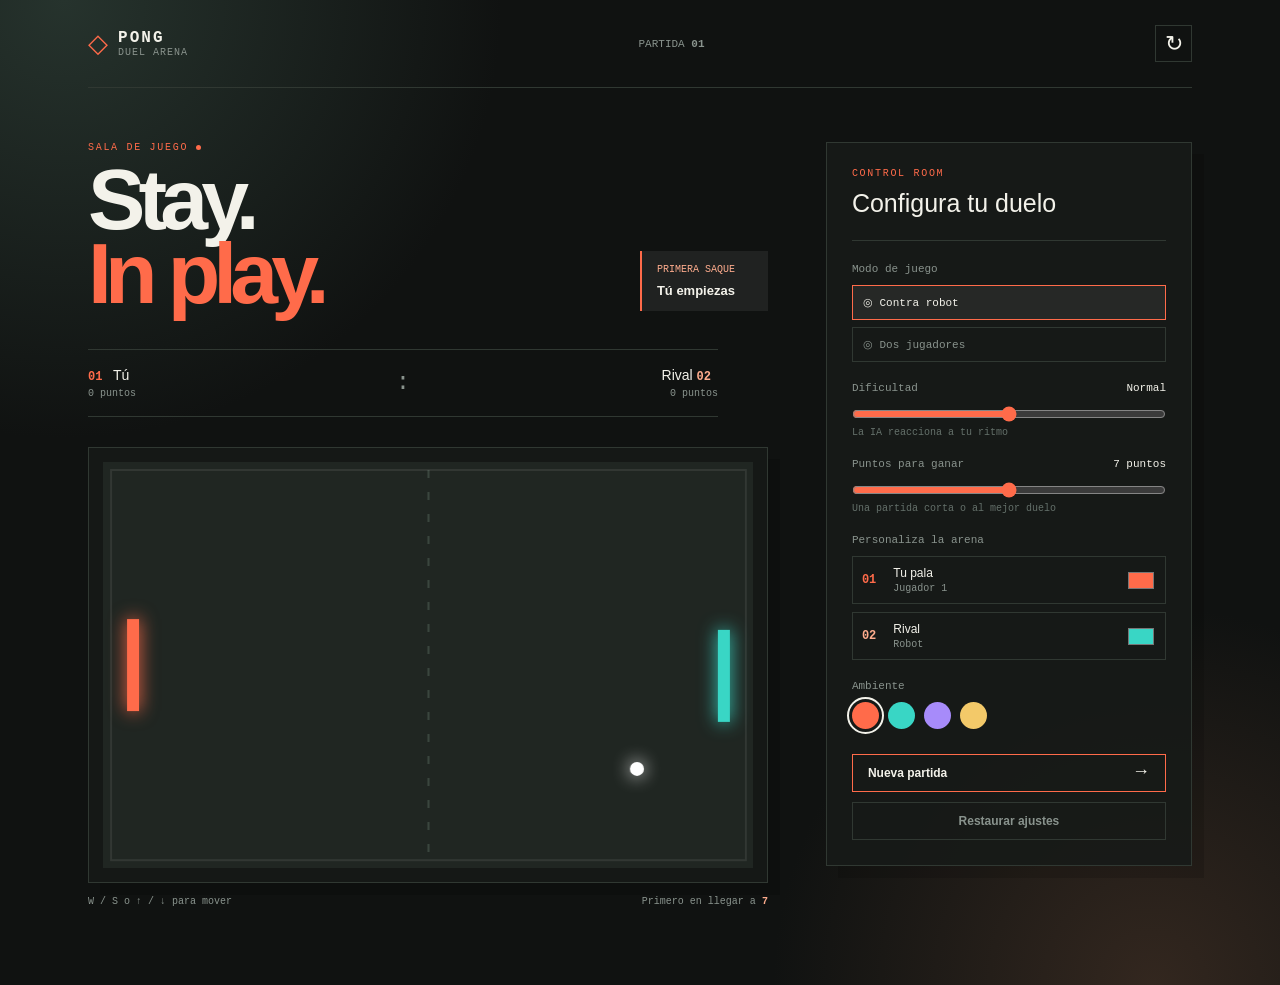
==== commit 3b68bec8: "Add files via upload" ====
--- a/index.html
+++ b/index.html
@@ -3,51 +3,50 @@
 <head>
 <meta charset="UTF-8">
 <meta name="viewport" content="width=device-width, initial-scale=1">
-<meta name="description" content="Coleccion de minijuegos de proyectos varios">
-<title>Arcade de bolsillo</title>
+<title>PONG | Sala de juego</title>
 <link rel="stylesheet" href="style.css">
 </head>
 <body>
-<main class="arcade">
-  <header class="hero">
-    <div class="hero-copy">
-      <p class="eyebrow">Proyectos varios / 00</p>
-      <h1>Game<br><em>Collection</em></h1>
-      <p class="intro">Tres juegos que hice en una tarde muy muy aburrida</p>
-    </div>
-    <div class="hero-mark" aria-hidden="true"><span>PLAY</span><b>!</b><span>NOW</span></div>
-  </header>
-
-  <section class="collection" aria-labelledby="collection-title">
-    <div class="section-heading">
-      <p class="eyebrow">Selecciona el juego</p>
-      <h2 id="collection-title">La coleccion <span>01—04</span></h2>
-    </div>
-    <div class="covers">
-      <a class="cover cover-snake" href="1/index.html" aria-label="Abrir Snake">
-        <div class="cover-top"><span>MINI ARCADE</span><b>01</b></div>
-        <div class="snake-art" aria-hidden="true"><i></i><i></i><i></i><i></i><strong>+</strong></div>
-        <div class="cover-bottom"><span class="cover-label">CLASSIC MODE</span><h3>Snake</h3><p>Crece. Gira. Sobrevive.</p><span class="launch">Abrir juego <b>↗</b></span></div>
-      </a>
-      <a class="cover cover-nexo" href="2/index.html" aria-label="Abrir Nexo, tres en raya">
-        <div class="cover-top"><span>NEXO / STRATEGY</span><b>02</b></div>
-        <div class="nexo-art" aria-hidden="true"><span>×</span><span>○</span><span>×</span><span>○</span><span>×</span><span>○</span><i></i></div>
-        <div class="cover-bottom"><span class="cover-label">THINK BEFORE YOU PLAY</span><h3>NEXO</h3><p>Piensa. Conecta. Gana.</p><span class="launch">Abrir juego <b>↗</b></span></div>
-      </a>
-      <a class="cover cover-break" href="3/index.html" aria-label="Abrir BREAK//12, Breakout">
-        <div class="cover-top"><span>ARCADE PROTOCOL</span><b>03</b></div>
-        <div class="break-art" aria-hidden="true"><span></span><span></span><span></span><span></span><span></span><i></i><b></b></div>
-        <div class="cover-bottom"><span class="cover-label">SECTOR 01 / TRAINING RUN</span><h3>BREAK<span>//</span>12</h3><p>Rompe la señal.</p><span class="launch">Abrir juego <b>↗</b></span></div>
-      </a>
-      <a class="cover cover-pong" href="4/index.html" aria-label="Abrir Pong">
-        <div class="cover-top"><span>NEXO / DUEL ARENA</span><b>04</b></div>
-        <div class="pong-art" aria-hidden="true"><i></i><i></i><strong></strong><b></b></div>
-        <div class="cover-bottom"><span class="cover-label">TWO PLAYER / VERSUS</span><h3>PONG</h3><p>Stay. In play.</p><span class="launch">Abrir juego <b>↗</b></span></div>
-      </a>
-    </div>
-  </section>
-
-  <footer><span>COLECCION ABIERTA</span><span>4 EXPERIENCIAS · 1 SALA</span></footer>
+<main class="app">
+<header class="topbar"><a class="brand" href="../index.html"><span class="brand-symbol">◇</span><span><b>PONG</b><small>DUEL ARENA</small></span></a><span class="round">PARTIDA <b id="round">01</b></span><button id="top-new" class="icon-button" type="button" aria-label="Nueva partida">↻</button></header>
+<div class="layout">
+<section class="game-area">
+<div class="intro"><div><p class="eyebrow">SALA DE JUEGO <i></i></p><h1>Stay.<br><em>In play.</em></h1></div><div class="turn-box"><small id="status-label">PRIMERA SAQUE</small><b id="status-text">Tú empiezas</b></div></div>
+<div class="score"><span><b class="player-mark">01</b> Tú <small id="score-player">0 puntos</small></span><b class="colon">:</b><span class="right">Rival <b class="rival-mark">02</b><small id="score-rival">0 puntos</small></span></div>
+<div class="board-frame"><canvas id="board" tabindex="0" aria-label="Partida de Pong"></canvas><div id="result" class="result" hidden><small id="result-label">Partida terminada</small><strong id="result-text">Victoria</strong><button id="again" type="button">Jugar otra vez</button></div></div>
+<footer class="board-info"><span>W / S o ↑ / ↓ para mover</span><span>Primero en llegar a <b id="target-label">7</b></span></footer>
+<div class="touch-controls"><button data-key="up" aria-label="Mover arriba">↑</button><button data-key="down" aria-label="Mover abajo">↓</button></div>
+</section>
+<aside class="panel"><p class="eyebrow">CONTROL ROOM</p><h2>Configura tu duelo</h2><hr>
+<label class="label">Modo de juego</label><div class="modes"><button class="mode active" data-mode="robot" type="button">◎ Contra robot</button><button class="mode" data-mode="player" type="button">◎ Dos jugadores</button></div>
+<label class="label" for="difficulty">Dificultad <output id="difficulty-value">Normal</output><input id="difficulty" type="range" min="1" max="3" value="2"><small>La IA reacciona a tu ritmo</small></label>
+<label class="label" for="target">Puntos para ganar <output id="target-value">7 puntos</output><input id="target" type="range" min="3" max="11" step="2" value="7"><small>Una partida corta o al mejor duelo</small></label>
+<label class="label">Personaliza la arena</label><div class="piece-list"><label class="piece"><b class="player-mark">01</b><span>Tu pala<small>Jugador 1</small></span><input id="player-color" type="color" value="#ff6b4a" aria-label="Color de tu pala"></label><label class="piece"><b class="rival-mark">02</b><span>Rival<small id="rival-name">Robot</small></span><input id="rival-color" type="color" value="#39d6c5" aria-label="Color de la pala rival"></label></div>
+<label class="label">Ambiente</label><div class="themes"><button class="theme active" data-theme="ember" type="button" aria-label="Tema coral"></button><button class="theme mint" data-theme="mint" type="button" aria-label="Tema menta"></button><button class="theme violet" data-theme="violet" type="button" aria-label="Tema violeta"></button><button class="theme sun" data-theme="sun" type="button" aria-label="Tema amarillo"></button></div>
+<button id="new" class="primary" type="button">Nueva partida <span>→</span></button><button id="restore" class="restore" type="button">Restaurar ajustes</button>
+</aside>
+</div>
 </main>
+<script>
+const canvas=document.getElementById('board'),ctx=canvas.getContext('2d'),get=id=>document.getElementById(id);
+const state={mode:'robot',difficulty:2,target:7,round:1,over:false,paused:false,scores:{player:0,rival:0},playerColor:'#ff6b4a',rivalColor:'#39d6c5',keys:{up:false,down:false},last:0,ball:{x:0,y:0,vx:0,vy:0,r:7},player:{x:0,y:0,w:12,h:92},rival:{x:0,y:0,w:12,h:92}};
+const themes={ember:['#ff6b4a','#ffad8e'],mint:['#39d6c5','#96f1e4'],violet:['#a78bfa','#d6cbff'],sun:['#f3c969','#ffe4a0']};
+let width=0,height=0,raf=0;
+function resize(){const rect=canvas.getBoundingClientRect(),ratio=window.devicePixelRatio||1;width=rect.width;height=rect.height;canvas.width=width*ratio;canvas.height=height*ratio;ctx.setTransform(ratio,0,0,ratio,0,0);state.player.x=24;state.rival.x=width-36;state.player.y=height/2-46;state.rival.y=height/2-46;draw()}
+function resetBall(direction=Math.random()<.5?-1:1){state.ball={x:width/2,y:height/2,vx:direction*300,vy:(Math.random()-.5)*220,r:7}}
+function reset(){state.scores.player=0;state.scores.rival=0;state.over=false;state.paused=false;get('result').hidden=true;resize();resetBall();updateLabels();state.last=performance.now();cancelAnimationFrame(raf);raf=requestAnimationFrame(loop)}
+function updateLabels(){get('score-player').textContent=state.scores.player+' puntos';get('score-rival').textContent=state.scores.rival+' puntos';get('target-label').textContent=state.target;get('target-value').textContent=state.target+' puntos';get('difficulty-value').textContent=['Calma','Normal','Intensa'][state.difficulty-1];get('rival-name').textContent=state.mode==='robot'?'Robot':'Jugador 2';get('status-label').textContent=state.over?'PARTIDA TERMINADA':state.mode==='robot'?'PRIMERA SAQUE':'DOS JUGADORES';get('status-text').textContent=state.over?'Pulsa para volver a jugar':state.mode==='robot'?'Tú empiezas':'Jugador 1 empieza'}
+function clampPaddles(){state.player.y=Math.max(12,Math.min(height-12-state.player.h,state.player.y));state.rival.y=Math.max(12,Math.min(height-12-state.rival.h,state.rival.y))}
+function hitPaddle(paddle){return state.ball.x-state.ball.r<paddle.x+paddle.w&&state.ball.x+state.ball.r>paddle.x&&state.ball.y+state.ball.r>paddle.y&&state.ball.y-state.ball.r<paddle.y+paddle.h}
+function score(side){state.scores[side]++;updateLabels();if(state.scores[side]>=state.target){finish(side);return}resetBall(side==='player'?-1:1)}
+function finish(side){state.over=true;cancelAnimationFrame(raf);get('result-label').textContent=side==='player'?'Has dominado la sala':'El rival se lleva la ronda';get('result-text').textContent=side==='player'?'¡Victoria!':'Buen intento';get('result').hidden=false;updateLabels();draw()}
+function update(dt){if(state.keys.up)state.player.y-=390*dt;if(state.keys.down)state.player.y+=390*dt;if(state.mode==='player'){if(keyState.rivalUp)state.rival.y-=390*dt;if(keyState.rivalDown)state.rival.y+=390*dt}else{const center=state.rival.y+state.rival.h/2,diff=state.ball.y-center;state.rival.y+=Math.sign(diff)*Math.min(Math.abs(diff),180*state.difficulty*dt)}clampPaddles();const ball=state.ball;ball.x+=ball.vx*dt;ball.y+=ball.vy*dt;if(ball.y-ball.r<8||ball.y+ball.r>height-8){ball.vy*=-1;ball.y=Math.max(8+ball.r,Math.min(height-8-ball.r,ball.y))}if(hitPaddle(state.player)&&ball.vx<0){ball.vx=Math.abs(ball.vx)*1.04;ball.vy+=(ball.y-(state.player.y+state.player.h/2))/state.player.h*170;ball.x=state.player.x+state.player.w+ball.r}if(hitPaddle(state.rival)&&ball.vx>0){ball.vx=-Math.abs(ball.vx)*1.04;ball.vy+=(ball.y-(state.rival.y+state.rival.h/2))/state.rival.h*170;ball.x=state.rival.x-ball.r}if(ball.x<0)score('rival');if(ball.x>width)score('player')}
+function draw(){ctx.clearRect(0,0,width,height);const styles=getComputedStyle(document.documentElement);ctx.fillStyle=styles.getPropertyValue('--board').trim();ctx.fillRect(0,0,width,height);ctx.strokeStyle=styles.getPropertyValue('--board-line').trim();ctx.setLineDash([8,14]);ctx.lineWidth=2;ctx.beginPath();ctx.moveTo(width/2,8);ctx.lineTo(width/2,height-8);ctx.stroke();ctx.setLineDash([]);ctx.strokeStyle='rgba(255,255,255,.08)';ctx.strokeRect(8,8,width-16,height-16);ctx.fillStyle=state.playerColor;ctx.shadowColor=state.playerColor;ctx.shadowBlur=18;ctx.fillRect(state.player.x,state.player.y,state.player.w,state.player.h);ctx.fillStyle=state.rivalColor;ctx.shadowColor=state.rivalColor;ctx.fillRect(state.rival.x,state.rival.y,state.rival.w,state.rival.h);ctx.fillStyle='#fff';ctx.shadowColor='#fff';ctx.beginPath();ctx.arc(state.ball.x,state.ball.y,state.ball.r,0,Math.PI*2);ctx.fill();ctx.shadowBlur=0}
+function loop(time){if(state.over)return;const dt=Math.min((time-state.last)/1000,.03);state.last=time;if(!state.paused)update(dt);draw();raf=requestAnimationFrame(loop)}
+const keyState={rivalUp:false,rivalDown:false};
+window.addEventListener('keydown',event=>{if(['ArrowUp','w','W'].includes(event.key)){if(event.key==='ArrowUp'&&state.mode==='player')keyState.rivalUp=true;else state.keys.up=true}if(['ArrowDown','s','S'].includes(event.key)){if(event.key==='ArrowDown'&&state.mode==='player')keyState.rivalDown=true;else state.keys.down=true}if(event.key===' '){state.paused=!state.paused;get('status-text').textContent=state.paused?'Partida pausada':'En juego'}});window.addEventListener('keyup',event=>{if(['ArrowUp'].includes(event.key))keyState.rivalUp=false;if(['ArrowDown'].includes(event.key))keyState.rivalDown=false;if(['w','W'].includes(event.key))state.keys.up=false;if(['s','S'].includes(event.key))state.keys.down=false});
+document.querySelectorAll('.touch-controls button').forEach(button=>{button.addEventListener('pointerdown',()=>state.keys[button.dataset.key]=true);button.addEventListener('pointerup',()=>state.keys[button.dataset.key]=false);button.addEventListener('pointerleave',()=>state.keys[button.dataset.key]=false)});
+get('new').onclick=get('top-new').onclick=get('again').onclick=()=>{state.round++;get('round').textContent=String(state.round).padStart(2,'0');reset()};get('difficulty').oninput=e=>{state.difficulty=Number(e.target.value);updateLabels()};get('target').oninput=e=>{state.target=Number(e.target.value);updateLabels()};get('player-color').oninput=e=>{state.playerColor=e.target.value;draw()};get('rival-color').oninput=e=>{state.rivalColor=e.target.value;draw()};document.querySelectorAll('.mode').forEach(button=>button.onclick=()=>{state.mode=button.dataset.mode;document.querySelectorAll('.mode').forEach(item=>item.classList.toggle('active',item===button));reset()});document.querySelectorAll('.theme').forEach(button=>button.onclick=()=>{const palette=themes[button.dataset.theme];document.documentElement.style.setProperty('--accent',palette[0]);document.documentElement.style.setProperty('--soft',palette[1]);document.querySelectorAll('.theme').forEach(item=>item.classList.toggle('active',item===button))});get('restore').onclick=()=>{state.mode='robot';state.difficulty=2;state.target=7;state.playerColor='#ff6b4a';state.rivalColor='#39d6c5';get('difficulty').value=2;get('target').value=7;get('player-color').value=state.playerColor;get('rival-color').value=state.rivalColor;document.querySelector('[data-mode="robot"]').click()};window.addEventListener('resize',resize);updateLabels();reset();
+</script>
 </body>
 </html>
--- a/style.css
+++ b/style.css
@@ -1,11 +1 @@
-@import url('https://fonts.googleapis.com/css2?family=DM+Mono:wght@400;500&family=Space+Grotesk:wght@400;500;700&display=swap');
-
-:root{--ink:#17201d;--paper:#e9e7dc;--muted:#66716b;--lime:#c4f56a;--coral:#ff765c;--cyan:#52e6dc;--line:rgba(23,32,29,.2)}
-*{box-sizing:border-box}
-body{min-height:100vh;margin:0;color:var(--ink);background:radial-gradient(circle at 8% 12%,#fff8d8 0,transparent 27%),radial-gradient(circle at 94% 82%,#b9e8df 0,transparent 25%),var(--paper);font-family:'Space Grotesk',sans-serif}
-body:before{position:fixed;inset:0;z-index:-1;opacity:.22;pointer-events:none;background-image:linear-gradient(var(--line) 1px,transparent 1px),linear-gradient(90deg,var(--line) 1px,transparent 1px);background-size:34px 34px;content:''}
-.arcade{width:min(1180px,100%);margin:auto;padding:42px 34px 28px}.hero{display:flex;align-items:end;justify-content:space-between;gap:30px;padding-bottom:38px;border-bottom:1px solid var(--line)}.eyebrow{margin:0 0 10px;color:var(--coral);font:500 11px/1.2 'DM Mono',monospace;letter-spacing:.16em;text-transform:uppercase}h1{margin:0;font-size:clamp(58px,10vw,126px);line-height:.78;letter-spacing:-.07em}h1 em{color:var(--coral);font-style:normal}.intro{max-width:350px;margin:22px 0 0;color:var(--muted);font-size:15px;line-height:1.45}.hero-mark{display:grid;place-items:center;width:112px;height:112px;border:1px solid var(--ink);transform:rotate(8deg);font:500 10px 'DM Mono',monospace;letter-spacing:.12em}.hero-mark b{color:var(--coral);font-size:38px;line-height:.7}.collection{padding:52px 0 42px}.section-heading{display:flex;align-items:end;justify-content:space-between;gap:20px;margin-bottom:20px}.section-heading h2{margin:0;font-size:clamp(24px,4vw,42px);letter-spacing:-.05em}.section-heading h2 span{color:var(--muted);font:400 12px 'DM Mono',monospace;letter-spacing:.05em}.covers{display:grid;grid-template-columns:repeat(3,1fr);gap:18px}.cover{position:relative;display:flex;flex-direction:column;min-height:455px;overflow:hidden;padding:20px;color:#fff;text-decoration:none;transition:transform .25s ease,box-shadow .25s ease}.cover:hover,.cover:focus-visible{transform:translateY(-8px) rotate(-1deg);box-shadow:12px 14px 0 rgba(23,32,29,.16);outline:none}.cover-top,.cover-bottom{position:relative;z-index:1;display:flex;justify-content:space-between;gap:15px;font:10px 'DM Mono',monospace;letter-spacing:.1em}.cover-top b{font-size:18px}.cover-bottom{display:block;margin-top:auto}.cover-label{font-size:10px;opacity:.78}.cover h3{margin:8px 0 4px;font-size:clamp(35px,5vw,61px);line-height:.9;letter-spacing:-.07em}.cover p{margin:0 0 22px;font-size:14px}.launch{display:flex;align-items:center;justify-content:space-between;padding-top:12px;border-top:1px solid rgba(255,255,255,.35);font-size:11px}.launch b{font-size:20px}.cover-snake{background:linear-gradient(145deg,#101522,#1c2c42)}.cover-nexo{background:linear-gradient(145deg,#18201d,#29362f)}.cover-break{background:linear-gradient(145deg,#081017,#19303b)}.cover-nexo h3{font-size:clamp(36px,5vw,58px)}.cover-break h3{font:700 clamp(31px,4.5vw,54px)/.9 'DM Mono',monospace;letter-spacing:-.09em}.cover-break h3 span{color:var(--cyan)}
-.snake-art{position:absolute;inset:27% 13% auto;height:170px}.snake-art i{position:absolute;width:34px;height:34px;border:7px solid var(--lime);background:#101522}.snake-art i:nth-child(1){left:13%;top:56%}.snake-art i:nth-child(2){left:31%;top:56%}.snake-art i:nth-child(3){left:49%;top:39%}.snake-art i:nth-child(4){left:67%;top:22%;background:var(--lime)}.snake-art strong{position:absolute;right:7%;top:2%;color:var(--coral);font:500 42px 'DM Mono',monospace}.nexo-art{position:absolute;inset:23% 12% auto;display:grid;grid-template-columns:repeat(3,1fr);height:180px;border:1px solid rgba(255,255,255,.24)}.nexo-art span{display:grid;place-items:center;border:1px solid rgba(255,255,255,.22);font-size:35px}.nexo-art span:nth-child(odd){color:var(--coral)}.nexo-art span:nth-child(even){color:var(--cyan)}.nexo-art i{position:absolute;left:7%;right:7%;top:49%;height:4px;background:var(--coral);transform:rotate(-18deg)}.break-art{position:absolute;inset:22% 10% auto;height:180px}.break-art span{position:relative;display:inline-block;width:17%;height:19px;margin:4px 2%;background:var(--cyan);box-shadow:0 0 14px var(--cyan)}.break-art span:nth-child(2n){background:var(--coral);box-shadow:0 0 14px var(--coral)}.break-art i{position:absolute;left:45%;bottom:25px;width:10px;height:10px;border-radius:50%;background:#fff;box-shadow:0 0 12px #fff}.break-art b{position:absolute;bottom:5px;left:23%;width:55%;height:10px;background:var(--cyan);box-shadow:0 0 15px var(--cyan)}footer{display:flex;justify-content:space-between;padding-top:17px;border-top:1px solid var(--line);color:var(--muted);font:10px 'DM Mono',monospace;letter-spacing:.1em}
-.cover-pong{background:linear-gradient(145deg,#16201d,#38443b)}.pong-art{position:absolute;inset:23% 12% auto;height:180px;border:1px solid rgba(255,255,255,.25)}.pong-art:after{position:absolute;top:0;bottom:0;left:50%;border-left:1px dashed rgba(255,255,255,.45);content:''}.pong-art i{position:absolute;top:34%;width:12px;height:64px;background:var(--coral);box-shadow:0 0 18px var(--coral)}.pong-art i:first-child{left:12%}.pong-art i:nth-child(2){right:12%;background:var(--cyan);box-shadow:0 0 18px var(--cyan)}.pong-art strong,.pong-art b{position:absolute;left:43%;top:44%;width:13px;height:13px;border-radius:50%;background:#fff;box-shadow:0 0 14px #fff}.pong-art b{animation:serve 1.8s infinite alternate ease-in-out}@keyframes serve{to{transform:translateX(85px)}}
-@media (max-width:760px){.arcade{padding:28px 18px 22px}.hero{align-items:start;padding-bottom:30px}.hero-mark{width:74px;height:74px;flex:none}.hero-mark b{font-size:27px}.covers{grid-template-columns:1fr;gap:16px}.cover{min-height:390px}.section-heading{display:block}.section-heading h2{margin-top:3px}.collection{padding-top:36px}.snake-art,.nexo-art,.break-art,.pong-art{inset-top:20%}footer{gap:12px;line-height:1.4} }
-@media (prefers-reduced-motion:reduce){.cover{transition:none}.cover:hover,.cover:focus-visible{transform:none}}
+:root{--bg:#101211;--panel:#171a18;--board:#202622;--board-line:#3c4740;--line:#303832;--text:#f3f2ea;--muted:#89938d;--accent:#ff6b4a;--soft:#ffad8e}*{box-sizing:border-box}body{min-height:100vh;margin:0;color:var(--text);background:radial-gradient(circle at 5% 0%,#26332d 0,transparent 28%),radial-gradient(circle at 90% 100%,#33271f 0,transparent 25%),var(--bg);font-family:'Trebuchet MS',sans-serif}.app{width:min(1180px,100%);margin:auto;padding:25px 38px}.topbar{display:flex;align-items:center;justify-content:space-between;padding-bottom:25px;border-bottom:1px solid var(--line);color:var(--muted);font:11px monospace}.brand{display:flex;align-items:center;gap:10px;color:var(--text);text-decoration:none}.brand-symbol{color:var(--accent);font-size:26px}.brand b,.brand small{display:block}.brand b{font-size:16px;letter-spacing:.13em}.brand small{color:var(--muted);font-size:10px;letter-spacing:.1em}.icon-button{width:37px;height:37px;border:1px solid var(--line);color:var(--text);background:transparent;font-size:22px;cursor:pointer}.icon-button:hover{border-color:var(--accent);color:var(--accent)}.layout{display:grid;grid-template-columns:minmax(0,1.3fr) minmax(300px,.7fr);gap:58px;padding:54px 0}.intro{display:flex;align-items:end;justify-content:space-between;gap:20px;margin-bottom:38px}.eyebrow{margin:0 0 10px;color:var(--accent);font:500 10px monospace;letter-spacing:.17em}.eyebrow i{display:inline-block;width:5px;height:5px;border-radius:50%;background:var(--accent)}h1{margin:0;font-size:clamp(52px,7vw,86px);line-height:.86;letter-spacing:-.08em}h1 em{color:var(--accent);font-style:normal}.turn-box{min-width:128px;padding:13px 15px;border-left:2px solid var(--accent);background:#fff1}.turn-box small,.turn-box b{display:block}.turn-box small{color:var(--soft);font:10px monospace}.turn-box b{margin-top:8px;font-size:13px}.score{display:flex;justify-content:space-between;align-items:center;max-width:630px;padding:17px 0;border-block:1px solid var(--line)}.score span{min-width:150px;font-size:14px}.score span.right{text-align:right}.score small{display:block;margin-top:4px;color:var(--muted);font:10px monospace}.player-mark,.rival-mark{margin-right:7px;color:var(--accent);font:700 12px monospace}.rival-mark{color:var(--soft)}.colon{color:var(--muted);font:24px monospace}.board-frame{position:relative;width:100%;max-width:680px;margin-top:30px;border:1px solid var(--line);padding:14px;background:rgba(23,26,24,.8);box-shadow:12px 12px 0 rgba(0,0,0,.18)}canvas{display:block;width:100%;height:auto;aspect-ratio:16/10;outline:none}.result{position:absolute;inset:14px;display:grid;place-content:center;justify-items:center;text-align:center;background:rgba(16,18,17,.86)}.result[hidden]{display:none}.result small{color:var(--soft);font:10px monospace;letter-spacing:.12em}.result strong{margin:10px 0 18px;font-size:42px;letter-spacing:-.06em}.result button,.primary,.restore{border:1px solid var(--accent);padding:11px 15px;color:var(--text);background:transparent;font:700 12px 'Trebuchet MS',sans-serif;cursor:pointer}.result button:hover,.primary:hover{background:var(--accent);color:#171a18}.board-info{display:flex;justify-content:space-between;max-width:680px;padding-top:13px;color:var(--muted);font:10px monospace}.board-info b{color:var(--soft)}.touch-controls{display:none;gap:10px;margin-top:14px}.touch-controls button{flex:1;padding:12px;border:1px solid var(--line);color:var(--text);background:var(--panel);font-size:20px}.panel{align-self:start;padding:25px;background:rgba(23,26,24,.9);border:1px solid var(--line);box-shadow:12px 12px 0 rgba(0,0,0,.15)}h2{margin:0;font-size:25px;font-weight:500}hr{margin:22px 0;border:0;border-top:1px solid var(--line)}.label{display:block;margin-top:20px;color:var(--muted);font:11px monospace}.label output{float:right;color:var(--text)}.label input[type=range]{display:block;width:100%;margin:12px 0 5px;accent-color:var(--accent)}.label small{display:block;font-size:10px;color:#64706a}.modes{display:grid;gap:7px;margin-top:10px}.mode{padding:10px;border:1px solid var(--line);color:var(--muted);background:transparent;text-align:left;font:11px monospace;cursor:pointer}.mode.active,.mode:hover{border-color:var(--accent);color:var(--text);background:#fff1}.piece-list{display:grid;gap:8px;margin-top:10px}.piece{display:flex;align-items:center;gap:10px;padding:9px;border:1px solid var(--line);cursor:pointer}.piece>span{flex:1;color:var(--text);font:12px 'Trebuchet MS',sans-serif}.piece small{display:block;margin-top:3px;color:var(--muted);font:10px monospace}.piece input{width:30px;height:25px;border:0;padding:0;background:transparent}.themes{display:flex;gap:9px;margin-top:10px}.theme{width:27px;height:27px;border:2px solid transparent;border-radius:50%;background:var(--accent);cursor:pointer}.theme.mint{background:#39d6c5}.theme.violet{background:#a78bfa}.theme.sun{background:#f3c969}.theme.active{outline:2px solid var(--text);outline-offset:3px}.primary{display:flex;justify-content:space-between;width:100%;margin-top:25px}.primary span{font-size:18px;line-height:10px}.restore{width:100%;margin-top:10px;border-color:var(--line);color:var(--muted)}@media(max-width:900px){.app{padding:22px 18px}.layout{grid-template-columns:1fr;gap:28px;padding:35px 0}.panel{max-width:680px}.board-frame{margin-top:23px}}@media(max-width:600px){.intro{align-items:start}.turn-box{min-width:110px}.board-info{display:block;line-height:1.7}.board-info span{display:block}.touch-controls{display:flex}.topbar{padding-bottom:18px}.app{padding-top:18px}}@media(prefers-reduced-motion:reduce){*{scroll-behavior:auto}}
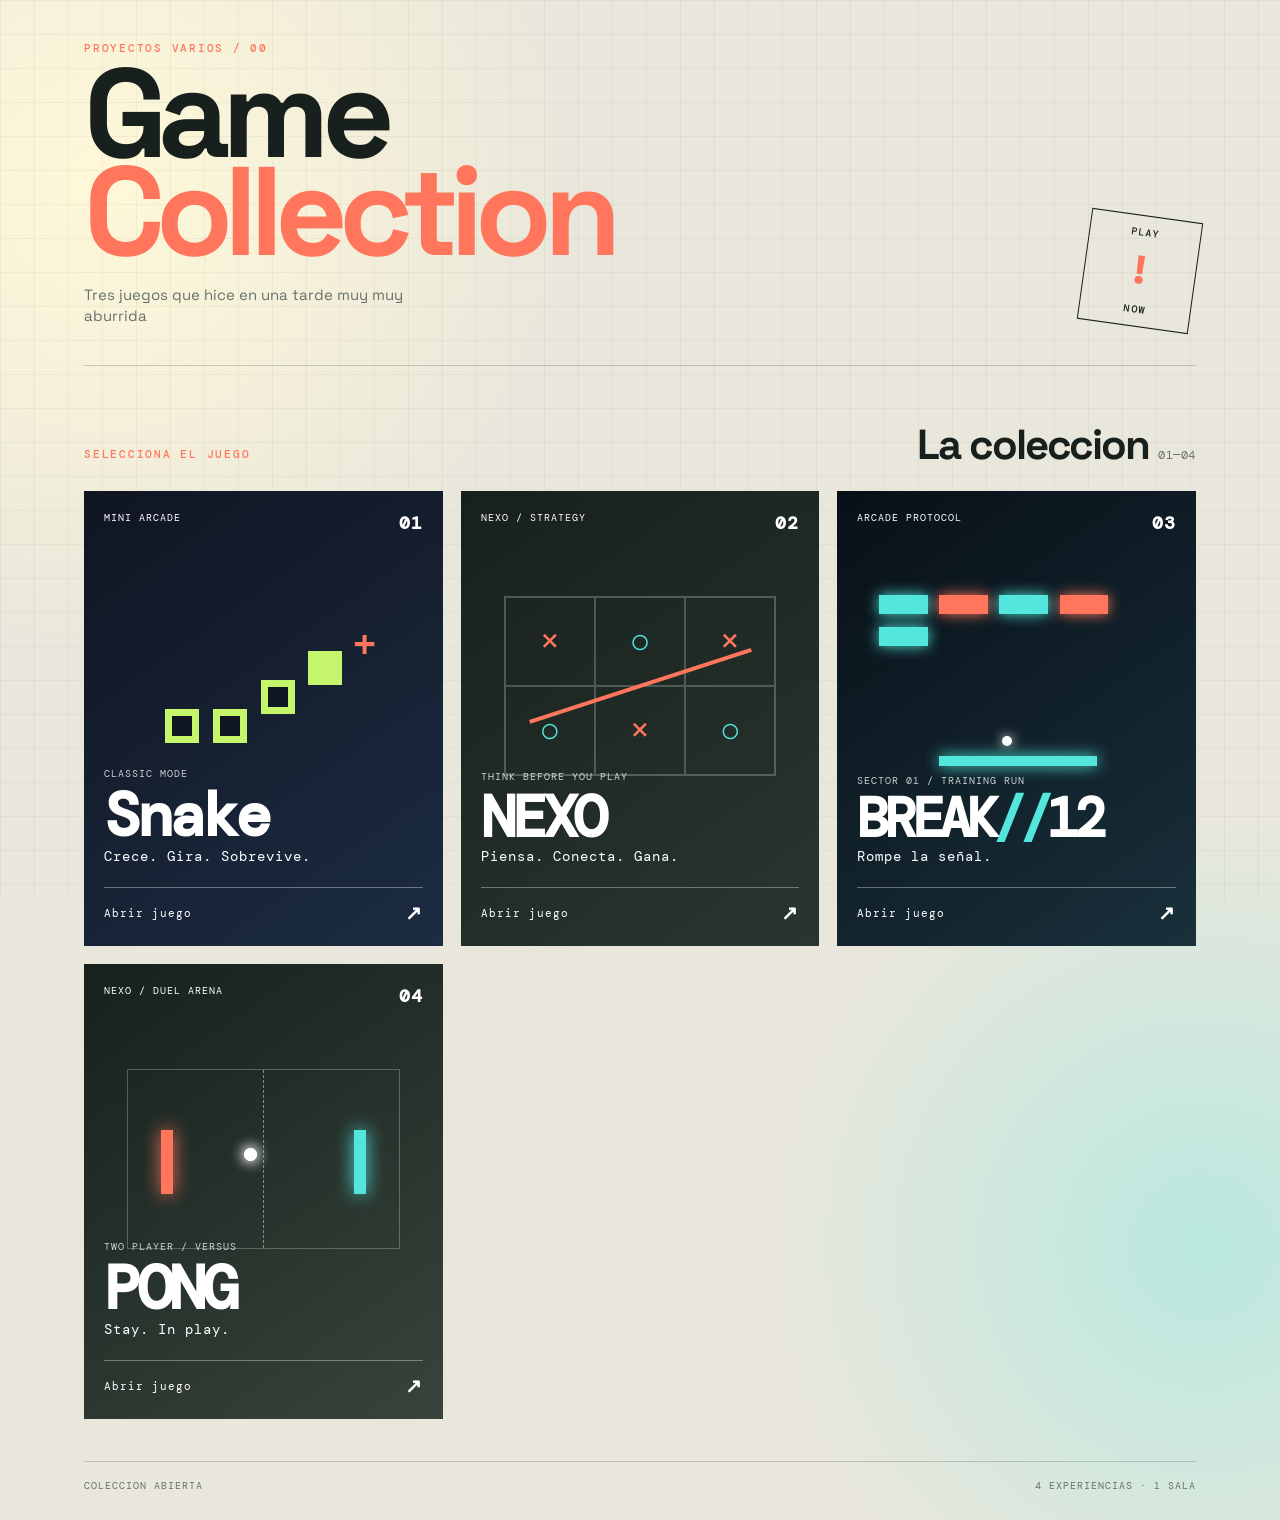
==== commit b8ad79c4: "Add files via upload" ====
--- a/index.html
+++ b/index.html
@@ -3,50 +3,51 @@
 <head>
 <meta charset="UTF-8">
 <meta name="viewport" content="width=device-width, initial-scale=1">
-<title>PONG | Sala de juego</title>
+<meta name="description" content="Coleccion de minijuegos de proyectos varios">
+<title>Arcade de bolsillo</title>
 <link rel="stylesheet" href="style.css">
 </head>
 <body>
-<main class="app">
-<header class="topbar"><a class="brand" href="../index.html"><span class="brand-symbol">◇</span><span><b>PONG</b><small>DUEL ARENA</small></span></a><span class="round">PARTIDA <b id="round">01</b></span><button id="top-new" class="icon-button" type="button" aria-label="Nueva partida">↻</button></header>
-<div class="layout">
-<section class="game-area">
-<div class="intro"><div><p class="eyebrow">SALA DE JUEGO <i></i></p><h1>Stay.<br><em>In play.</em></h1></div><div class="turn-box"><small id="status-label">PRIMERA SAQUE</small><b id="status-text">Tú empiezas</b></div></div>
-<div class="score"><span><b class="player-mark">01</b> Tú <small id="score-player">0 puntos</small></span><b class="colon">:</b><span class="right">Rival <b class="rival-mark">02</b><small id="score-rival">0 puntos</small></span></div>
-<div class="board-frame"><canvas id="board" tabindex="0" aria-label="Partida de Pong"></canvas><div id="result" class="result" hidden><small id="result-label">Partida terminada</small><strong id="result-text">Victoria</strong><button id="again" type="button">Jugar otra vez</button></div></div>
-<footer class="board-info"><span>W / S o ↑ / ↓ para mover</span><span>Primero en llegar a <b id="target-label">7</b></span></footer>
-<div class="touch-controls"><button data-key="up" aria-label="Mover arriba">↑</button><button data-key="down" aria-label="Mover abajo">↓</button></div>
-</section>
-<aside class="panel"><p class="eyebrow">CONTROL ROOM</p><h2>Configura tu duelo</h2><hr>
-<label class="label">Modo de juego</label><div class="modes"><button class="mode active" data-mode="robot" type="button">◎ Contra robot</button><button class="mode" data-mode="player" type="button">◎ Dos jugadores</button></div>
-<label class="label" for="difficulty">Dificultad <output id="difficulty-value">Normal</output><input id="difficulty" type="range" min="1" max="3" value="2"><small>La IA reacciona a tu ritmo</small></label>
-<label class="label" for="target">Puntos para ganar <output id="target-value">7 puntos</output><input id="target" type="range" min="3" max="11" step="2" value="7"><small>Una partida corta o al mejor duelo</small></label>
-<label class="label">Personaliza la arena</label><div class="piece-list"><label class="piece"><b class="player-mark">01</b><span>Tu pala<small>Jugador 1</small></span><input id="player-color" type="color" value="#ff6b4a" aria-label="Color de tu pala"></label><label class="piece"><b class="rival-mark">02</b><span>Rival<small id="rival-name">Robot</small></span><input id="rival-color" type="color" value="#39d6c5" aria-label="Color de la pala rival"></label></div>
-<label class="label">Ambiente</label><div class="themes"><button class="theme active" data-theme="ember" type="button" aria-label="Tema coral"></button><button class="theme mint" data-theme="mint" type="button" aria-label="Tema menta"></button><button class="theme violet" data-theme="violet" type="button" aria-label="Tema violeta"></button><button class="theme sun" data-theme="sun" type="button" aria-label="Tema amarillo"></button></div>
-<button id="new" class="primary" type="button">Nueva partida <span>→</span></button><button id="restore" class="restore" type="button">Restaurar ajustes</button>
-</aside>
-</div>
+<main class="arcade">
+  <header class="hero">
+    <div class="hero-copy">
+      <p class="eyebrow">Proyectos varios / 00</p>
+      <h1>Game<br><em>Collection</em></h1>
+      <p class="intro">Tres juegos que hice en una tarde muy muy aburrida</p>
+    </div>
+    <div class="hero-mark" aria-hidden="true"><span>PLAY</span><b>!</b><span>NOW</span></div>
+  </header>
+
+  <section class="collection" aria-labelledby="collection-title">
+    <div class="section-heading">
+      <p class="eyebrow">Selecciona el juego</p>
+      <h2 id="collection-title">La coleccion <span>01—04</span></h2>
+    </div>
+    <div class="covers">
+      <a class="cover cover-snake" href="1/index.html" aria-label="Abrir Snake">
+        <div class="cover-top"><span>MINI ARCADE</span><b>01</b></div>
+        <div class="snake-art" aria-hidden="true"><i></i><i></i><i></i><i></i><strong>+</strong></div>
+        <div class="cover-bottom"><span class="cover-label">CLASSIC MODE</span><h3>Snake</h3><p>Crece. Gira. Sobrevive.</p><span class="launch">Abrir juego <b>↗</b></span></div>
+      </a>
+      <a class="cover cover-nexo" href="2/index.html" aria-label="Abrir Nexo, tres en raya">
+        <div class="cover-top"><span>NEXO / STRATEGY</span><b>02</b></div>
+        <div class="nexo-art" aria-hidden="true"><span>×</span><span>○</span><span>×</span><span>○</span><span>×</span><span>○</span><i></i></div>
+        <div class="cover-bottom"><span class="cover-label">THINK BEFORE YOU PLAY</span><h3>NEXO</h3><p>Piensa. Conecta. Gana.</p><span class="launch">Abrir juego <b>↗</b></span></div>
+      </a>
+      <a class="cover cover-break" href="3/index.html" aria-label="Abrir BREAK//12, Breakout">
+        <div class="cover-top"><span>ARCADE PROTOCOL</span><b>03</b></div>
+        <div class="break-art" aria-hidden="true"><span></span><span></span><span></span><span></span><span></span><i></i><b></b></div>
+        <div class="cover-bottom"><span class="cover-label">SECTOR 01 / TRAINING RUN</span><h3>BREAK<span>//</span>12</h3><p>Rompe la señal.</p><span class="launch">Abrir juego <b>↗</b></span></div>
+      </a>
+      <a class="cover cover-pong" href="4/index.html" aria-label="Abrir Pong">
+        <div class="cover-top"><span>NEXO / DUEL ARENA</span><b>04</b></div>
+        <div class="pong-art" aria-hidden="true"><i></i><i></i><strong></strong><b></b></div>
+        <div class="cover-bottom"><span class="cover-label">TWO PLAYER / VERSUS</span><h3>PONG</h3><p>Stay. In play.</p><span class="launch">Abrir juego <b>↗</b></span></div>
+      </a>
+    </div>
+  </section>
+
+  <footer><span>COLECCION ABIERTA</span><span>4 EXPERIENCIAS · 1 SALA</span></footer>
 </main>
-<script>
-const canvas=document.getElementById('board'),ctx=canvas.getContext('2d'),get=id=>document.getElementById(id);
-const state={mode:'robot',difficulty:2,target:7,round:1,over:false,paused:false,scores:{player:0,rival:0},playerColor:'#ff6b4a',rivalColor:'#39d6c5',keys:{up:false,down:false},last:0,ball:{x:0,y:0,vx:0,vy:0,r:7},player:{x:0,y:0,w:12,h:92},rival:{x:0,y:0,w:12,h:92}};
-const themes={ember:['#ff6b4a','#ffad8e'],mint:['#39d6c5','#96f1e4'],violet:['#a78bfa','#d6cbff'],sun:['#f3c969','#ffe4a0']};
-let width=0,height=0,raf=0;
-function resize(){const rect=canvas.getBoundingClientRect(),ratio=window.devicePixelRatio||1;width=rect.width;height=rect.height;canvas.width=width*ratio;canvas.height=height*ratio;ctx.setTransform(ratio,0,0,ratio,0,0);state.player.x=24;state.rival.x=width-36;state.player.y=height/2-46;state.rival.y=height/2-46;draw()}
-function resetBall(direction=Math.random()<.5?-1:1){state.ball={x:width/2,y:height/2,vx:direction*300,vy:(Math.random()-.5)*220,r:7}}
-function reset(){state.scores.player=0;state.scores.rival=0;state.over=false;state.paused=false;get('result').hidden=true;resize();resetBall();updateLabels();state.last=performance.now();cancelAnimationFrame(raf);raf=requestAnimationFrame(loop)}
-function updateLabels(){get('score-player').textContent=state.scores.player+' puntos';get('score-rival').textContent=state.scores.rival+' puntos';get('target-label').textContent=state.target;get('target-value').textContent=state.target+' puntos';get('difficulty-value').textContent=['Calma','Normal','Intensa'][state.difficulty-1];get('rival-name').textContent=state.mode==='robot'?'Robot':'Jugador 2';get('status-label').textContent=state.over?'PARTIDA TERMINADA':state.mode==='robot'?'PRIMERA SAQUE':'DOS JUGADORES';get('status-text').textContent=state.over?'Pulsa para volver a jugar':state.mode==='robot'?'Tú empiezas':'Jugador 1 empieza'}
-function clampPaddles(){state.player.y=Math.max(12,Math.min(height-12-state.player.h,state.player.y));state.rival.y=Math.max(12,Math.min(height-12-state.rival.h,state.rival.y))}
-function hitPaddle(paddle){return state.ball.x-state.ball.r<paddle.x+paddle.w&&state.ball.x+state.ball.r>paddle.x&&state.ball.y+state.ball.r>paddle.y&&state.ball.y-state.ball.r<paddle.y+paddle.h}
-function score(side){state.scores[side]++;updateLabels();if(state.scores[side]>=state.target){finish(side);return}resetBall(side==='player'?-1:1)}
-function finish(side){state.over=true;cancelAnimationFrame(raf);get('result-label').textContent=side==='player'?'Has dominado la sala':'El rival se lleva la ronda';get('result-text').textContent=side==='player'?'¡Victoria!':'Buen intento';get('result').hidden=false;updateLabels();draw()}
-function update(dt){if(state.keys.up)state.player.y-=390*dt;if(state.keys.down)state.player.y+=390*dt;if(state.mode==='player'){if(keyState.rivalUp)state.rival.y-=390*dt;if(keyState.rivalDown)state.rival.y+=390*dt}else{const center=state.rival.y+state.rival.h/2,diff=state.ball.y-center;state.rival.y+=Math.sign(diff)*Math.min(Math.abs(diff),180*state.difficulty*dt)}clampPaddles();const ball=state.ball;ball.x+=ball.vx*dt;ball.y+=ball.vy*dt;if(ball.y-ball.r<8||ball.y+ball.r>height-8){ball.vy*=-1;ball.y=Math.max(8+ball.r,Math.min(height-8-ball.r,ball.y))}if(hitPaddle(state.player)&&ball.vx<0){ball.vx=Math.abs(ball.vx)*1.04;ball.vy+=(ball.y-(state.player.y+state.player.h/2))/state.player.h*170;ball.x=state.player.x+state.player.w+ball.r}if(hitPaddle(state.rival)&&ball.vx>0){ball.vx=-Math.abs(ball.vx)*1.04;ball.vy+=(ball.y-(state.rival.y+state.rival.h/2))/state.rival.h*170;ball.x=state.rival.x-ball.r}if(ball.x<0)score('rival');if(ball.x>width)score('player')}
-function draw(){ctx.clearRect(0,0,width,height);const styles=getComputedStyle(document.documentElement);ctx.fillStyle=styles.getPropertyValue('--board').trim();ctx.fillRect(0,0,width,height);ctx.strokeStyle=styles.getPropertyValue('--board-line').trim();ctx.setLineDash([8,14]);ctx.lineWidth=2;ctx.beginPath();ctx.moveTo(width/2,8);ctx.lineTo(width/2,height-8);ctx.stroke();ctx.setLineDash([]);ctx.strokeStyle='rgba(255,255,255,.08)';ctx.strokeRect(8,8,width-16,height-16);ctx.fillStyle=state.playerColor;ctx.shadowColor=state.playerColor;ctx.shadowBlur=18;ctx.fillRect(state.player.x,state.player.y,state.player.w,state.player.h);ctx.fillStyle=state.rivalColor;ctx.shadowColor=state.rivalColor;ctx.fillRect(state.rival.x,state.rival.y,state.rival.w,state.rival.h);ctx.fillStyle='#fff';ctx.shadowColor='#fff';ctx.beginPath();ctx.arc(state.ball.x,state.ball.y,state.ball.r,0,Math.PI*2);ctx.fill();ctx.shadowBlur=0}
-function loop(time){if(state.over)return;const dt=Math.min((time-state.last)/1000,.03);state.last=time;if(!state.paused)update(dt);draw();raf=requestAnimationFrame(loop)}
-const keyState={rivalUp:false,rivalDown:false};
-window.addEventListener('keydown',event=>{if(['ArrowUp','w','W'].includes(event.key)){if(event.key==='ArrowUp'&&state.mode==='player')keyState.rivalUp=true;else state.keys.up=true}if(['ArrowDown','s','S'].includes(event.key)){if(event.key==='ArrowDown'&&state.mode==='player')keyState.rivalDown=true;else state.keys.down=true}if(event.key===' '){state.paused=!state.paused;get('status-text').textContent=state.paused?'Partida pausada':'En juego'}});window.addEventListener('keyup',event=>{if(['ArrowUp'].includes(event.key))keyState.rivalUp=false;if(['ArrowDown'].includes(event.key))keyState.rivalDown=false;if(['w','W'].includes(event.key))state.keys.up=false;if(['s','S'].includes(event.key))state.keys.down=false});
-document.querySelectorAll('.touch-controls button').forEach(button=>{button.addEventListener('pointerdown',()=>state.keys[button.dataset.key]=true);button.addEventListener('pointerup',()=>state.keys[button.dataset.key]=false);button.addEventListener('pointerleave',()=>state.keys[button.dataset.key]=false)});
-get('new').onclick=get('top-new').onclick=get('again').onclick=()=>{state.round++;get('round').textContent=String(state.round).padStart(2,'0');reset()};get('difficulty').oninput=e=>{state.difficulty=Number(e.target.value);updateLabels()};get('target').oninput=e=>{state.target=Number(e.target.value);updateLabels()};get('player-color').oninput=e=>{state.playerColor=e.target.value;draw()};get('rival-color').oninput=e=>{state.rivalColor=e.target.value;draw()};document.querySelectorAll('.mode').forEach(button=>button.onclick=()=>{state.mode=button.dataset.mode;document.querySelectorAll('.mode').forEach(item=>item.classList.toggle('active',item===button));reset()});document.querySelectorAll('.theme').forEach(button=>button.onclick=()=>{const palette=themes[button.dataset.theme];document.documentElement.style.setProperty('--accent',palette[0]);document.documentElement.style.setProperty('--soft',palette[1]);document.querySelectorAll('.theme').forEach(item=>item.classList.toggle('active',item===button))});get('restore').onclick=()=>{state.mode='robot';state.difficulty=2;state.target=7;state.playerColor='#ff6b4a';state.rivalColor='#39d6c5';get('difficulty').value=2;get('target').value=7;get('player-color').value=state.playerColor;get('rival-color').value=state.rivalColor;document.querySelector('[data-mode="robot"]').click()};window.addEventListener('resize',resize);updateLabels();reset();
-</script>
 </body>
 </html>
--- a/style.css
+++ b/style.css
@@ -1 +1,11 @@
-:root{--bg:#101211;--panel:#171a18;--board:#202622;--board-line:#3c4740;--line:#303832;--text:#f3f2ea;--muted:#89938d;--accent:#ff6b4a;--soft:#ffad8e}*{box-sizing:border-box}body{min-height:100vh;margin:0;color:var(--text);background:radial-gradient(circle at 5% 0%,#26332d 0,transparent 28%),radial-gradient(circle at 90% 100%,#33271f 0,transparent 25%),var(--bg);font-family:'Trebuchet MS',sans-serif}.app{width:min(1180px,100%);margin:auto;padding:25px 38px}.topbar{display:flex;align-items:center;justify-content:space-between;padding-bottom:25px;border-bottom:1px solid var(--line);color:var(--muted);font:11px monospace}.brand{display:flex;align-items:center;gap:10px;color:var(--text);text-decoration:none}.brand-symbol{color:var(--accent);font-size:26px}.brand b,.brand small{display:block}.brand b{font-size:16px;letter-spacing:.13em}.brand small{color:var(--muted);font-size:10px;letter-spacing:.1em}.icon-button{width:37px;height:37px;border:1px solid var(--line);color:var(--text);background:transparent;font-size:22px;cursor:pointer}.icon-button:hover{border-color:var(--accent);color:var(--accent)}.layout{display:grid;grid-template-columns:minmax(0,1.3fr) minmax(300px,.7fr);gap:58px;padding:54px 0}.intro{display:flex;align-items:end;justify-content:space-between;gap:20px;margin-bottom:38px}.eyebrow{margin:0 0 10px;color:var(--accent);font:500 10px monospace;letter-spacing:.17em}.eyebrow i{display:inline-block;width:5px;height:5px;border-radius:50%;background:var(--accent)}h1{margin:0;font-size:clamp(52px,7vw,86px);line-height:.86;letter-spacing:-.08em}h1 em{color:var(--accent);font-style:normal}.turn-box{min-width:128px;padding:13px 15px;border-left:2px solid var(--accent);background:#fff1}.turn-box small,.turn-box b{display:block}.turn-box small{color:var(--soft);font:10px monospace}.turn-box b{margin-top:8px;font-size:13px}.score{display:flex;justify-content:space-between;align-items:center;max-width:630px;padding:17px 0;border-block:1px solid var(--line)}.score span{min-width:150px;font-size:14px}.score span.right{text-align:right}.score small{display:block;margin-top:4px;color:var(--muted);font:10px monospace}.player-mark,.rival-mark{margin-right:7px;color:var(--accent);font:700 12px monospace}.rival-mark{color:var(--soft)}.colon{color:var(--muted);font:24px monospace}.board-frame{position:relative;width:100%;max-width:680px;margin-top:30px;border:1px solid var(--line);padding:14px;background:rgba(23,26,24,.8);box-shadow:12px 12px 0 rgba(0,0,0,.18)}canvas{display:block;width:100%;height:auto;aspect-ratio:16/10;outline:none}.result{position:absolute;inset:14px;display:grid;place-content:center;justify-items:center;text-align:center;background:rgba(16,18,17,.86)}.result[hidden]{display:none}.result small{color:var(--soft);font:10px monospace;letter-spacing:.12em}.result strong{margin:10px 0 18px;font-size:42px;letter-spacing:-.06em}.result button,.primary,.restore{border:1px solid var(--accent);padding:11px 15px;color:var(--text);background:transparent;font:700 12px 'Trebuchet MS',sans-serif;cursor:pointer}.result button:hover,.primary:hover{background:var(--accent);color:#171a18}.board-info{display:flex;justify-content:space-between;max-width:680px;padding-top:13px;color:var(--muted);font:10px monospace}.board-info b{color:var(--soft)}.touch-controls{display:none;gap:10px;margin-top:14px}.touch-controls button{flex:1;padding:12px;border:1px solid var(--line);color:var(--text);background:var(--panel);font-size:20px}.panel{align-self:start;padding:25px;background:rgba(23,26,24,.9);border:1px solid var(--line);box-shadow:12px 12px 0 rgba(0,0,0,.15)}h2{margin:0;font-size:25px;font-weight:500}hr{margin:22px 0;border:0;border-top:1px solid var(--line)}.label{display:block;margin-top:20px;color:var(--muted);font:11px monospace}.label output{float:right;color:var(--text)}.label input[type=range]{display:block;width:100%;margin:12px 0 5px;accent-color:var(--accent)}.label small{display:block;font-size:10px;color:#64706a}.modes{display:grid;gap:7px;margin-top:10px}.mode{padding:10px;border:1px solid var(--line);color:var(--muted);background:transparent;text-align:left;font:11px monospace;cursor:pointer}.mode.active,.mode:hover{border-color:var(--accent);color:var(--text);background:#fff1}.piece-list{display:grid;gap:8px;margin-top:10px}.piece{display:flex;align-items:center;gap:10px;padding:9px;border:1px solid var(--line);cursor:pointer}.piece>span{flex:1;color:var(--text);font:12px 'Trebuchet MS',sans-serif}.piece small{display:block;margin-top:3px;color:var(--muted);font:10px monospace}.piece input{width:30px;height:25px;border:0;padding:0;background:transparent}.themes{display:flex;gap:9px;margin-top:10px}.theme{width:27px;height:27px;border:2px solid transparent;border-radius:50%;background:var(--accent);cursor:pointer}.theme.mint{background:#39d6c5}.theme.violet{background:#a78bfa}.theme.sun{background:#f3c969}.theme.active{outline:2px solid var(--text);outline-offset:3px}.primary{display:flex;justify-content:space-between;width:100%;margin-top:25px}.primary span{font-size:18px;line-height:10px}.restore{width:100%;margin-top:10px;border-color:var(--line);color:var(--muted)}@media(max-width:900px){.app{padding:22px 18px}.layout{grid-template-columns:1fr;gap:28px;padding:35px 0}.panel{max-width:680px}.board-frame{margin-top:23px}}@media(max-width:600px){.intro{align-items:start}.turn-box{min-width:110px}.board-info{display:block;line-height:1.7}.board-info span{display:block}.touch-controls{display:flex}.topbar{padding-bottom:18px}.app{padding-top:18px}}@media(prefers-reduced-motion:reduce){*{scroll-behavior:auto}}
+@import url('https://fonts.googleapis.com/css2?family=DM+Mono:wght@400;500&family=Space+Grotesk:wght@400;500;700&display=swap');
+
+:root{--ink:#17201d;--paper:#e9e7dc;--muted:#66716b;--lime:#c4f56a;--coral:#ff765c;--cyan:#52e6dc;--line:rgba(23,32,29,.2)}
+*{box-sizing:border-box}
+body{min-height:100vh;margin:0;color:var(--ink);background:radial-gradient(circle at 8% 12%,#fff8d8 0,transparent 27%),radial-gradient(circle at 94% 82%,#b9e8df 0,transparent 25%),var(--paper);font-family:'Space Grotesk',sans-serif}
+body:before{position:fixed;inset:0;z-index:-1;opacity:.22;pointer-events:none;background-image:linear-gradient(var(--line) 1px,transparent 1px),linear-gradient(90deg,var(--line) 1px,transparent 1px);background-size:34px 34px;content:''}
+.arcade{width:min(1180px,100%);margin:auto;padding:42px 34px 28px}.hero{display:flex;align-items:end;justify-content:space-between;gap:30px;padding-bottom:38px;border-bottom:1px solid var(--line)}.eyebrow{margin:0 0 10px;color:var(--coral);font:500 11px/1.2 'DM Mono',monospace;letter-spacing:.16em;text-transform:uppercase}h1{margin:0;font-size:clamp(58px,10vw,126px);line-height:.78;letter-spacing:-.07em}h1 em{color:var(--coral);font-style:normal}.intro{max-width:350px;margin:22px 0 0;color:var(--muted);font-size:15px;line-height:1.45}.hero-mark{display:grid;place-items:center;width:112px;height:112px;border:1px solid var(--ink);transform:rotate(8deg);font:500 10px 'DM Mono',monospace;letter-spacing:.12em}.hero-mark b{color:var(--coral);font-size:38px;line-height:.7}.collection{padding:52px 0 42px}.section-heading{display:flex;align-items:end;justify-content:space-between;gap:20px;margin-bottom:20px}.section-heading h2{margin:0;font-size:clamp(24px,4vw,42px);letter-spacing:-.05em}.section-heading h2 span{color:var(--muted);font:400 12px 'DM Mono',monospace;letter-spacing:.05em}.covers{display:grid;grid-template-columns:repeat(3,1fr);gap:18px}.cover{position:relative;display:flex;flex-direction:column;min-height:455px;overflow:hidden;padding:20px;color:#fff;text-decoration:none;transition:transform .25s ease,box-shadow .25s ease}.cover:hover,.cover:focus-visible{transform:translateY(-8px) rotate(-1deg);box-shadow:12px 14px 0 rgba(23,32,29,.16);outline:none}.cover-top,.cover-bottom{position:relative;z-index:1;display:flex;justify-content:space-between;gap:15px;font:10px 'DM Mono',monospace;letter-spacing:.1em}.cover-top b{font-size:18px}.cover-bottom{display:block;margin-top:auto}.cover-label{font-size:10px;opacity:.78}.cover h3{margin:8px 0 4px;font-size:clamp(35px,5vw,61px);line-height:.9;letter-spacing:-.07em}.cover p{margin:0 0 22px;font-size:14px}.launch{display:flex;align-items:center;justify-content:space-between;padding-top:12px;border-top:1px solid rgba(255,255,255,.35);font-size:11px}.launch b{font-size:20px}.cover-snake{background:linear-gradient(145deg,#101522,#1c2c42)}.cover-nexo{background:linear-gradient(145deg,#18201d,#29362f)}.cover-break{background:linear-gradient(145deg,#081017,#19303b)}.cover-nexo h3{font-size:clamp(36px,5vw,58px)}.cover-break h3{font:700 clamp(31px,4.5vw,54px)/.9 'DM Mono',monospace;letter-spacing:-.09em}.cover-break h3 span{color:var(--cyan)}
+.snake-art{position:absolute;inset:27% 13% auto;height:170px}.snake-art i{position:absolute;width:34px;height:34px;border:7px solid var(--lime);background:#101522}.snake-art i:nth-child(1){left:13%;top:56%}.snake-art i:nth-child(2){left:31%;top:56%}.snake-art i:nth-child(3){left:49%;top:39%}.snake-art i:nth-child(4){left:67%;top:22%;background:var(--lime)}.snake-art strong{position:absolute;right:7%;top:2%;color:var(--coral);font:500 42px 'DM Mono',monospace}.nexo-art{position:absolute;inset:23% 12% auto;display:grid;grid-template-columns:repeat(3,1fr);height:180px;border:1px solid rgba(255,255,255,.24)}.nexo-art span{display:grid;place-items:center;border:1px solid rgba(255,255,255,.22);font-size:35px}.nexo-art span:nth-child(odd){color:var(--coral)}.nexo-art span:nth-child(even){color:var(--cyan)}.nexo-art i{position:absolute;left:7%;right:7%;top:49%;height:4px;background:var(--coral);transform:rotate(-18deg)}.break-art{position:absolute;inset:22% 10% auto;height:180px}.break-art span{position:relative;display:inline-block;width:17%;height:19px;margin:4px 2%;background:var(--cyan);box-shadow:0 0 14px var(--cyan)}.break-art span:nth-child(2n){background:var(--coral);box-shadow:0 0 14px var(--coral)}.break-art i{position:absolute;left:45%;bottom:25px;width:10px;height:10px;border-radius:50%;background:#fff;box-shadow:0 0 12px #fff}.break-art b{position:absolute;bottom:5px;left:23%;width:55%;height:10px;background:var(--cyan);box-shadow:0 0 15px var(--cyan)}footer{display:flex;justify-content:space-between;padding-top:17px;border-top:1px solid var(--line);color:var(--muted);font:10px 'DM Mono',monospace;letter-spacing:.1em}
+.cover-pong{background:linear-gradient(145deg,#16201d,#38443b)}.pong-art{position:absolute;inset:23% 12% auto;height:180px;border:1px solid rgba(255,255,255,.25)}.pong-art:after{position:absolute;top:0;bottom:0;left:50%;border-left:1px dashed rgba(255,255,255,.45);content:''}.pong-art i{position:absolute;top:34%;width:12px;height:64px;background:var(--coral);box-shadow:0 0 18px var(--coral)}.pong-art i:first-child{left:12%}.pong-art i:nth-child(2){right:12%;background:var(--cyan);box-shadow:0 0 18px var(--cyan)}.pong-art strong,.pong-art b{position:absolute;left:43%;top:44%;width:13px;height:13px;border-radius:50%;background:#fff;box-shadow:0 0 14px #fff}.pong-art b{animation:serve 1.8s infinite alternate ease-in-out}@keyframes serve{to{transform:translateX(85px)}}
+@media (max-width:760px){.arcade{padding:28px 18px 22px}.hero{align-items:start;padding-bottom:30px}.hero-mark{width:74px;height:74px;flex:none}.hero-mark b{font-size:27px}.covers{grid-template-columns:1fr;gap:16px}.cover{min-height:390px}.section-heading{display:block}.section-heading h2{margin-top:3px}.collection{padding-top:36px}.snake-art,.nexo-art,.break-art,.pong-art{inset-top:20%}footer{gap:12px;line-height:1.4} }
+@media (prefers-reduced-motion:reduce){.cover{transition:none}.cover:hover,.cover:focus-visible{transform:none}}
